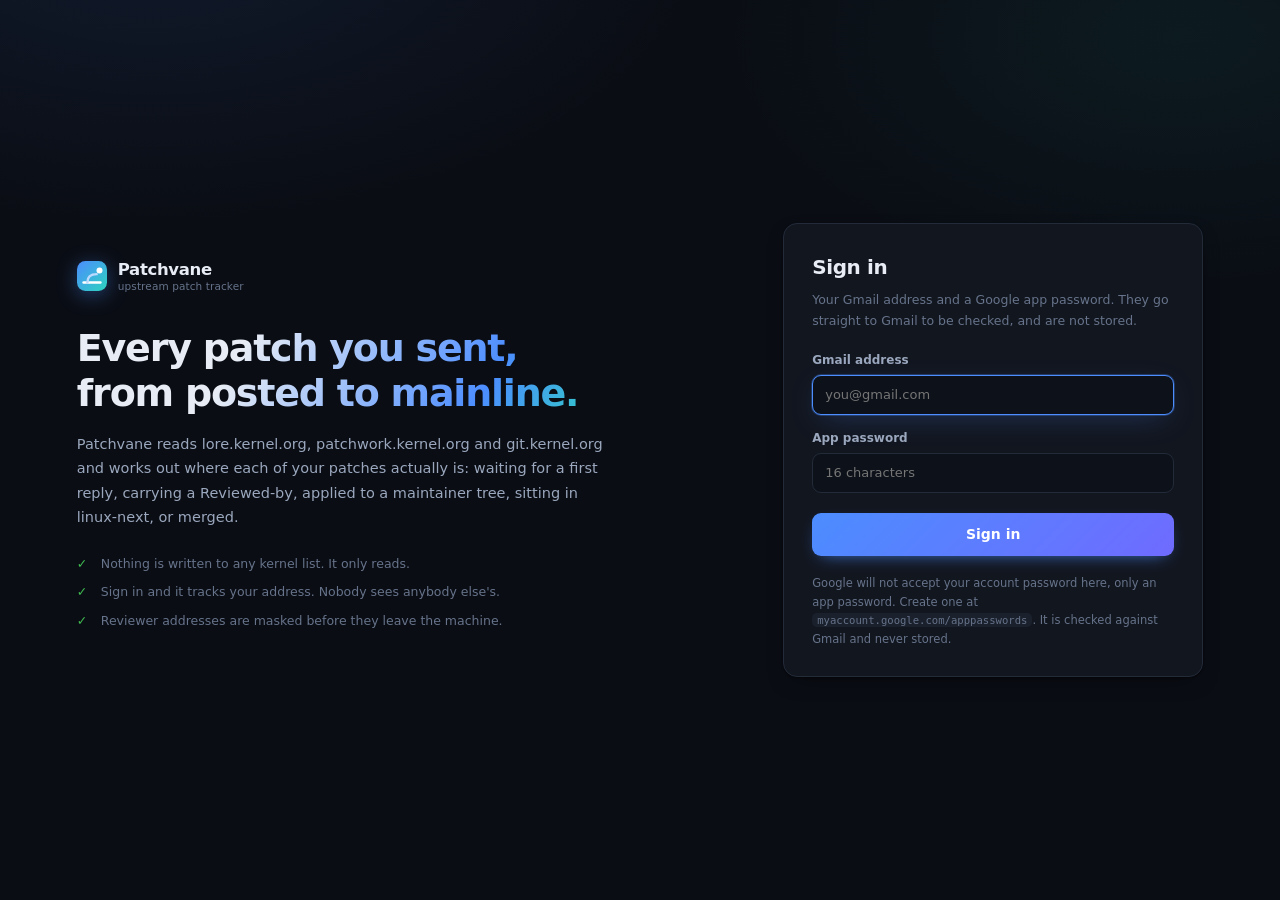
==== web/login.html @ 839c4533 "Put the code in src, the pages in web, and the prose in docs The top of the tree had twenty-one loos" ====
<!DOCTYPE html>
<html lang="en" data-theme="dark">
<head>
<meta charset="utf-8">
<meta name="viewport" content="width=device-width, initial-scale=1">
<title>Sign in &mdash; Patchvane</title>
<link rel="icon" href="data:image/svg+xml,<svg xmlns='http://www.w3.org/2000/svg' viewBox='0 0 32 32'><rect width='32' height='32' rx='8' fill='%234c8dff'/><path d='M8 22h16' stroke='white' stroke-width='2.6' stroke-linecap='round'/><path d='M11 22c0-6 4-8 9-8' stroke='%23a5d6ff' stroke-width='2.6' fill='none' stroke-linecap='round'/><circle cx='24' cy='11' r='3' fill='white'/></svg>">
<link rel="stylesheet" href="style.css">
</head>
<body>
<div class="loginpage">
  <div class="loginside">
    <div class="logo">
      <svg class="mark" viewBox="0 0 32 32" aria-hidden="true">
        <rect width="32" height="32" rx="9" fill="url(#lg)"/>
        <path d="M7 23h18" stroke="#fff" stroke-width="2.6" stroke-linecap="round"/>
        <path d="M11 23c0-7 4-9 10-9" stroke="#bcd9ff" stroke-width="2.6"
              fill="none" stroke-linecap="round"/>
        <circle cx="24" cy="10" r="3.2" fill="#fff"/>
        <defs><linearGradient id="lg" x1="0" y1="0" x2="1" y2="1">
          <stop offset="0" stop-color="#4c8dff"/><stop offset="1" stop-color="#2dd4bf"/>
        </linearGradient></defs>
      </svg>
      <span class="wordmark">Patchvane<i>upstream patch tracker</i></span>
    </div>
    <h1>Every patch you sent, from posted to mainline.</h1>
    <p>Patchvane reads lore.kernel.org, patchwork.kernel.org and git.kernel.org
    and works out where each of your patches actually is: waiting for a first
    reply, carrying a Reviewed-by, applied to a maintainer tree, sitting in
    linux-next, or merged.</p>
    <ul class="loginfacts">
      <li>Nothing is written to any kernel list. It only reads.</li>
      <li>Sign in and it tracks your address. Nobody sees anybody else's.</li>
      <li>Reviewer addresses are masked before they leave the machine.</li>
    </ul>
  </div>

  <form class="loginbox" method="post" action="/login">
    <h2>Sign in</h2>
    <p class="lead" id="lead">Checking what this server accepts&hellip;</p>

    <div class="err hidden" id="err"></div>

    <div class="seg pick hidden" id="pick">
      <button type="button" data-method="gmail">Gmail app password</button>
      <button type="button" data-method="passphrase">Passphrase</button>
    </div>
    <input type="hidden" name="method" id="method" value="gmail">

    <div id="gmailfields" class="hidden">
      <div class="field">
        <label for="email">Gmail address</label>
        <input id="email" name="email" type="email" autocomplete="username"
               placeholder="you@gmail.com">
      </div>
      <div class="field">
        <label for="password">App password</label>
        <input id="password" name="password" type="password"
               autocomplete="current-password" placeholder="16 characters">
      </div>
    </div>

    <div class="hidden" id="passfield">
      <div class="field">
        <label for="passphrase">Passphrase</label>
        <input id="passphrase" name="passphrase" type="password"
               autocomplete="one-time-code" placeholder="the one you set">
      </div>
      <!-- A passphrase says you may come in, but not who you are, so the
           dashboard has to be told whose patches to show. -->
      <div class="field">
        <label for="track">Whose patches to track</label>
        <input id="track" name="track" type="email" autocomplete="email"
               data-optional="1"
               placeholder="the address you send patches from">
        <p class="hint">Only used to know whose patches to collect. Leave it
        blank to use the address this server was set up with.</p>
      </div>
    </div>

    <button class="btn primary" type="submit" id="go">Sign in</button>

    <p class="note hidden" id="note">
      Google will not accept your account password here, only an app password.
      Create one at <code>myaccount.google.com/apppasswords</code>. It is
      checked against Gmail and never stored.
    </p>
  </form>
</div>

<script src="login.js"></script>
</body>
</html>
---- web/style.css ----
/* Patchvane -- upstream patch tracker. */

:root {
  --bg:        #0a0d14;
  --bg-2:      #0d1119;
  --panel:     #12161f;
  --panel-2:   #1a202c;
  --panel-3:   #222a38;
  --line:      #232b39;
  --line-2:    #2e3849;
  --ink:       #e8edf5;
  --ink-2:     #9aa7bd;
  --ink-3:     #66738a;

  --blue:   #4c8dff;
  --green:  #3fb950;
  --amber:  #e3a008;
  --purple: #a371f7;
  --red:    #f85149;
  --cyan:   #2dd4bf;
  --grey:   #7d8590;

  --sidebar: 244px;
  --topbar: 68px;
  --r: 14px;
  --r-sm: 9px;
  --shadow: 0 1px 2px rgba(0,0,0,.4), 0 8px 24px -12px rgba(0,0,0,.7);
  --glow: 0 0 0 1px rgba(76,141,255,.28), 0 8px 30px -10px rgba(76,141,255,.35);
  --sans: "Inter", ui-sans-serif, system-ui, -apple-system, "Segoe UI", Roboto,
          "Helvetica Neue", Arial, sans-serif;
  --mono: ui-monospace, "SF Mono", "JetBrains Mono", "Cascadia Code", Menlo,
          Consolas, monospace;
}

html[data-theme="light"] {
  --bg:      #f2f5fa;
  --bg-2:    #ffffff;
  --panel:   #ffffff;
  --panel-2: #eef2f8;
  --panel-3: #e3e9f2;
  --line:    #dee5ef;
  --line-2:  #cbd5e3;
  --ink:     #10151f;
  --ink-2:   #4d5a70;
  --ink-3:   #7c8798;
  --blue:    #1f6feb;
  --green:   #1a7f37;
  --amber:   #9a6700;
  --purple:  #8250df;
  --red:     #cf222e;
  --cyan:    #0f766e;
  --shadow: 0 1px 2px rgba(16,22,34,.06), 0 10px 26px -16px rgba(16,22,34,.28);
  --glow: 0 0 0 1px rgba(31,111,235,.25), 0 8px 26px -12px rgba(31,111,235,.3);
}

* { box-sizing: border-box; }

html, body {
  margin: 0; height: 100%;
  background: var(--bg); color: var(--ink);
  font-family: var(--sans);
  font-size: 14px; line-height: 1.55;
  -webkit-font-smoothing: antialiased;
}

body {
  background-image:
    radial-gradient(900px 480px at 12% -8%, rgba(76,141,255,.10), transparent 62%),
    radial-gradient(760px 420px at 92% 4%, rgba(45,212,191,.07), transparent 60%);
  background-attachment: fixed;
}

a { color: var(--blue); text-decoration: none; }
a:hover { text-decoration: underline; }
h1, h2, h3, h4 { margin: 0; font-weight: 640; letter-spacing: -.011em; }
code { font-family: var(--mono); font-size: .92em;
  background: var(--panel-2); padding: 1px 5px; border-radius: 5px; }
.mono { font-family: var(--mono); }
.muted { color: var(--ink-3); }
.nowrap { white-space: nowrap; }
.spacer { flex: 1; }
.hidden { display: none !important; }
.link { color: var(--blue); cursor: pointer; font-size: 12.5px; font-weight: 550; }
.link:hover { text-decoration: underline; }

::-webkit-scrollbar { width: 11px; height: 11px; }
::-webkit-scrollbar-thumb { background: var(--panel-3); border-radius: 8px;
  border: 3px solid transparent; background-clip: content-box; }
::-webkit-scrollbar-thumb:hover { background: var(--line-2);
  background-clip: content-box; border: 3px solid transparent; }
::-webkit-scrollbar-track { background: transparent; }

/* ------------------------------------------------------------ page load */

.barload {
  position: fixed; inset: 0 0 auto 0; height: 2px; z-index: 999;
  background: linear-gradient(90deg, transparent, var(--blue), var(--cyan), transparent);
  background-size: 40% 100%; background-repeat: no-repeat;
  animation: slide 1.1s ease-in-out infinite;
}
@keyframes slide { 0% { background-position: -40% 0; } 100% { background-position: 140% 0; } }

/* --------------------------------------------------------------- layout */

.shell { display: grid; grid-template-columns: var(--sidebar) 1fr; height: 100vh; }

.sidebar {
  background: var(--bg-2);
  border-right: 1px solid var(--line);
  display: flex; flex-direction: column; padding: 0 12px 12px;
  overflow-y: auto;
}

.logo {
  display: flex; align-items: center; gap: 11px;
  height: var(--topbar); padding: 0 6px; margin-bottom: 10px;
}
.logo .mark { width: 30px; height: 30px; flex: none;
  filter: drop-shadow(0 4px 10px rgba(76,141,255,.4)); }
.wordmark { display: flex; flex-direction: column; line-height: 1.15;
  font-size: 16.5px; font-weight: 700; letter-spacing: -.02em; }
.wordmark i { font-style: normal; font-size: 10.5px; font-weight: 500;
  color: var(--ink-3); letter-spacing: .01em; }

nav { display: flex; flex-direction: column; gap: 2px; }

.navitem {
  display: flex; align-items: center; gap: 11px;
  width: 100%; padding: 9px 11px; border: 0; border-radius: var(--r-sm);
  background: transparent; color: var(--ink-2); cursor: pointer;
  font: inherit; font-size: 13.5px; font-weight: 500; text-align: left;
  position: relative; transition: background .13s, color .13s;
}
.navitem:hover { background: var(--panel-2); color: var(--ink); }
.navitem.active { background: var(--panel-2); color: var(--ink); font-weight: 600; }
.navitem.active::before {
  content: ""; position: absolute; left: -12px; top: 9px; bottom: 9px; width: 3px;
  border-radius: 0 3px 3px 0;
  background: linear-gradient(180deg, var(--blue), var(--cyan));
}
.navitem .ico { width: 17px; text-align: center; font-size: 14px; opacity: .85; }
.navitem .lb { flex: 1; }
.navitem .count {
  font-size: 11px; font-weight: 600; color: var(--ink-3);
  background: var(--panel-3); padding: 1px 7px; border-radius: 20px;
}
.navitem.active .count { color: var(--ink); }
.navitem .kbd { opacity: 0; transition: opacity .13s; }
.navitem:hover .kbd { opacity: 1; }

.kbd {
  font-family: var(--mono); font-size: 10.5px; color: var(--ink-3);
  background: var(--panel-2); border: 1px solid var(--line);
  border-bottom-width: 2px; border-radius: 5px; padding: 0 5px; line-height: 16px;
  display: inline-block; min-width: 18px; text-align: center;
}

.sidefoot { margin-top: auto; padding-top: 14px; }
.hint-btn {
  display: flex; align-items: center; gap: 8px; width: 100%;
  background: transparent; border: 1px solid var(--line); border-radius: var(--r-sm);
  color: var(--ink-3); font: inherit; font-size: 12px; padding: 7px 10px;
  cursor: pointer; transition: border-color .13s, color .13s;
}
.hint-btn:hover { border-color: var(--line-2); color: var(--ink-2); }

.app { display: flex; flex-direction: column; min-width: 0; }

.topbar {
  height: var(--topbar); flex: none;
  display: flex; align-items: center; gap: 10px;
  padding: 0 22px; border-bottom: 1px solid var(--line);
  background: color-mix(in srgb, var(--bg-2) 82%, transparent);
  backdrop-filter: blur(10px); position: sticky; top: 0; z-index: 20;
}
.ttl h1 { font-size: 19px; letter-spacing: -.02em; }
.ttl p { margin: 0; font-size: 12px; color: var(--ink-3); }

.stamp { display: flex; align-items: center; gap: 8px; margin-right: 4px; }
.stamp b { display: block; font-size: 12px; font-weight: 550; color: var(--ink-2); }
.stamp i { display: block; font-style: normal; font-size: 10.5px; color: var(--ink-3); }

.dot { width: 8px; height: 8px; border-radius: 50%; background: var(--green); flex: none; }
.dot.live { box-shadow: 0 0 0 0 rgba(63,185,80,.6); animation: pulse 2.4s infinite; }
.dot.working { background: var(--blue); animation: pulse 1s infinite; }
.dot.paused { background: var(--grey); animation: none; }
.dot.bad { background: var(--red); animation: none; }
@keyframes pulse {
  0% { box-shadow: 0 0 0 0 currentColor; }
  70% { box-shadow: 0 0 0 7px transparent; }
  100% { box-shadow: 0 0 0 0 transparent; }
}

.iconbtn {
  width: 34px; height: 34px; flex: none; display: grid; place-items: center;
  border: 1px solid var(--line); border-radius: var(--r-sm);
  background: var(--panel); color: var(--ink-2); cursor: pointer; font-size: 15px;
  transition: background .13s, color .13s, border-color .13s;
}
.iconbtn:hover { background: var(--panel-2); color: var(--ink); border-color: var(--line-2); }
.iconbtn.spin { animation: spin 1s linear infinite; color: var(--blue); }
@keyframes spin { to { transform: rotate(360deg); } }

.aibtn {
  display: flex; align-items: center; gap: 7px; height: 34px; padding: 0 14px;
  border: 0; border-radius: var(--r-sm); cursor: pointer;
  font: inherit; font-size: 13px; font-weight: 600; color: #fff;
  background: linear-gradient(135deg, var(--blue), #7c5cff);
  box-shadow: 0 6px 18px -8px rgba(76,141,255,.9);
  transition: transform .13s, box-shadow .13s;
}
.aibtn:hover { transform: translateY(-1px); box-shadow: 0 10px 22px -8px rgba(76,141,255,1); }
.sparkle { font-size: 12px; animation: twinkle 3s ease-in-out infinite; }
@keyframes twinkle { 0%,100% { opacity: 1; } 50% { opacity: .55; } }

.usermenu {
  display: flex; align-items: center; gap: 8px; padding: 4px 6px 4px 4px;
  border: 1px solid var(--line); border-radius: 20px; background: var(--panel);
}
.avatar {
  width: 26px; height: 26px; border-radius: 50%; display: grid; place-items: center;
  font-size: 12px; font-weight: 700; color: #fff;
  background: linear-gradient(135deg, var(--blue), var(--cyan));
}
.uname { font-size: 12px; color: var(--ink-2); max-width: 150px;
  overflow: hidden; text-overflow: ellipsis; white-space: nowrap; }
.out { color: var(--ink-3); font-size: 13px; padding: 0 4px; }
.out:hover { color: var(--red); text-decoration: none; }

.content { flex: 1; overflow-y: auto; padding: 22px; display: flex;
  flex-direction: column; gap: 16px; }
.content.in { animation: rise .32s cubic-bezier(.2,.7,.3,1); }
@keyframes rise { from { opacity: 0; transform: translateY(7px); } }

.split { display: grid; grid-template-columns: minmax(0,1fr) 336px; gap: 16px;
  align-items: start; }
.stack { display: flex; flex-direction: column; gap: 16px; min-width: 0; }
.rail { display: flex; flex-direction: column; gap: 16px; min-width: 0; }
.row2 { display: grid; grid-template-columns: repeat(auto-fit, minmax(340px,1fr));
  gap: 16px; }
.split > *, .row2 > * { min-width: 0; }

/* ---------------------------------------------------------------- panels */

.panel {
  background: var(--panel); border: 1px solid var(--line);
  border-radius: var(--r); box-shadow: var(--shadow); overflow: hidden;
}
.panel > header {
  display: flex; align-items: center; gap: 10px;
  padding: 13px 16px; border-bottom: 1px solid var(--line);
}
.panel > header h2 { font-size: 13.5px; letter-spacing: -.005em; }
.panel > header .sub { font-size: 11.5px; color: var(--ink-3); }
.panel .body { padding: 16px; }
.panel .body.flush { padding: 0; }
.panel.wide .body { padding: 4px 8px 0; }
.hint { color: var(--ink-3); font-size: 12.5px; line-height: 1.65; margin: 12px 0 0; }

/* ------------------------------------------------------------------ hero */

.hero {
  display: flex; align-items: center; gap: 26px;
  padding: 24px 26px; border-radius: var(--r);
  border: 1px solid var(--line); box-shadow: var(--shadow);
  background:
    radial-gradient(620px 200px at 0% 0%, rgba(76,141,255,.16), transparent 66%),
    radial-gradient(520px 220px at 100% 100%, rgba(45,212,191,.12), transparent 62%),
    var(--panel);
  position: relative; overflow: hidden;
}
.hero::after {
  content: ""; position: absolute; inset: 0;
  background: linear-gradient(115deg, transparent 42%, rgba(255,255,255,.035) 50%, transparent 58%);
  /* Decoration laid over the whole hero, buttons included. Without this it
     swallows their clicks, because a pointer event on a pseudo-element goes
     to the parent and never reaches the button underneath. */
  pointer-events: none;
}
.hx { flex: 1; min-width: 0; position: relative; }
.eyebrow { margin: 0 0 4px; font-size: 12px; font-weight: 600; letter-spacing: .04em;
  text-transform: uppercase; color: var(--blue); }
.hero h2 { font-size: 25px; line-height: 1.28; letter-spacing: -.026em;
  max-width: 46ch; }
.heroacts { display: flex; gap: 9px; margin-top: 16px; }
.hr { flex: none; position: relative; }

/* ------------------------------------------------------------------ kpis */

.kpis { display: grid; grid-template-columns: repeat(auto-fit, minmax(210px,1fr)); gap: 14px; }
.kpis.four { grid-template-columns: repeat(auto-fit, minmax(180px,1fr)); }

.kpi {
  position: relative; overflow: hidden; cursor: pointer;
  padding: 15px 16px 14px; border-radius: var(--r);
  border: 1px solid var(--line); background: var(--panel);
  box-shadow: var(--shadow);
  transition: transform .15s cubic-bezier(.2,.7,.3,1), border-color .15s, box-shadow .15s;
}
.kpi::before {
  content: ""; position: absolute; inset: 0 0 auto 0; height: 3px;
  background: var(--c, var(--blue));
}
.kpi::after {
  content: ""; position: absolute; right: -34px; top: -34px;
  pointer-events: none;
  width: 110px; height: 110px; border-radius: 50%;
  background: radial-gradient(circle, var(--c, var(--blue)), transparent 68%);
  opacity: .11; transition: opacity .15s;
}
.kpi:hover { transform: translateY(-2px); border-color: var(--line-2); }
.kpi:hover::after { opacity: .2; }
.kpi:focus-visible { outline: 2px solid var(--c); outline-offset: 2px; }
.kpi.flat { cursor: default; }
.kpi.flat:hover { transform: none; }
.kpi .badge {
  position: absolute; top: 13px; right: 14px; width: 26px; height: 26px;
  display: grid; place-items: center; border-radius: 8px; font-size: 13px;
  color: var(--c); background: color-mix(in srgb, var(--c) 14%, transparent);
}
.kpi .label { font-size: 12px; font-weight: 550; color: var(--ink-2);
  padding-right: 32px; }
.kpi .value { display: block; font-size: 31px; font-weight: 700;
  letter-spacing: -.032em; line-height: 1.16; margin-top: 3px;
  font-variant-numeric: tabular-nums; }
.kpi .sub { font-size: 11.5px; color: var(--ink-3); line-height: 1.4; }
.kpi.urgent .value { color: var(--amber); }

.kpi.blue { --c: var(--blue); }   .kpi.green { --c: var(--green); }
.kpi.amber { --c: var(--amber); } .kpi.purple { --c: var(--purple); }
.kpi.red { --c: var(--red); }     .kpi.cyan { --c: var(--cyan); }
.kpi.grey { --c: var(--grey); }

/* ---------------------------------------------------------------- pieces */

.pill {
  display: inline-block; padding: 1px 9px; border-radius: 20px;
  font-size: 11px; font-weight: 600; white-space: nowrap;
  border: 1px solid color-mix(in srgb, var(--c) 40%, transparent);
  background: color-mix(in srgb, var(--c) 13%, transparent);
  color: var(--c);
}
.pill.green { --c: var(--green); }  .pill.blue { --c: var(--blue); }
.pill.amber { --c: var(--amber); }  .pill.purple { --c: var(--purple); }
.pill.red { --c: var(--red); }      .pill.cyan { --c: var(--cyan); }
.pill.grey { --c: var(--grey); }
.chips { display: flex; flex-wrap: wrap; gap: 4px; }

.tag { display: inline-block; margin-left: 6px; padding: 0 6px; border-radius: 5px;
  font-size: 10.5px; font-weight: 600; color: var(--ink-3); background: var(--panel-2); }

.btn {
  border: 1px solid var(--line-2); border-radius: var(--r-sm);
  background: var(--panel-2); color: var(--ink);
  font: inherit; font-size: 13px; font-weight: 550;
  padding: 8px 15px; cursor: pointer;
  transition: background .13s, border-color .13s, transform .13s;
}
.btn:hover { background: var(--panel-3); border-color: var(--line-2); }
.btn:active { transform: scale(.985); }
.btn.primary {
  border: 0; color: #fff;
  background: linear-gradient(135deg, var(--blue), #6f6bff);
  box-shadow: 0 6px 18px -9px rgba(76,141,255,.95);
}
.btn.primary:hover { filter: brightness(1.08); }
.btn.ghost { background: transparent; color: var(--ink-2); }
.btnrow { display: flex; flex-wrap: wrap; gap: 9px; margin-top: 16px; }

.chipbar { display: flex; flex-wrap: wrap; gap: 8px; padding: 13px 16px 0; }
.chip {
  display: inline-flex; align-items: center; gap: 7px;
  border: 1px solid var(--line); border-radius: 20px; background: transparent;
  color: var(--ink-2); font: inherit; font-size: 12.5px; font-weight: 550;
  padding: 5px 13px; cursor: pointer; transition: all .13s;
}
.chip b { font-size: 11px; font-weight: 700; color: var(--ink-3); }
.chip:hover { border-color: var(--line-2); color: var(--ink); }
.chip.on {
  color: var(--c, var(--blue));
  border-color: color-mix(in srgb, var(--c, var(--blue)) 50%, transparent);
  background: color-mix(in srgb, var(--c, var(--blue)) 12%, transparent);
}
.chip.on b { color: inherit; }
.chip.green { --c: var(--green); } .chip.amber { --c: var(--amber); }
.chip.red { --c: var(--red); }     .chip.grey { --c: var(--ink-2); }

.tabs { display: flex; gap: 4px; padding: 4px; border-radius: var(--r-sm);
  background: var(--panel); border: 1px solid var(--line); width: fit-content;
  max-width: 100%; overflow-x: auto; }
.tabs button {
  border: 0; border-radius: 7px; background: transparent; color: var(--ink-2);
  font: inherit; font-size: 13px; font-weight: 550; padding: 6px 15px;
  cursor: pointer; white-space: nowrap; transition: background .13s, color .13s;
}
.tabs button:hover { color: var(--ink); }
.tabs button.on { background: var(--panel-2); color: var(--ink); font-weight: 600;
  box-shadow: inset 0 0 0 1px var(--line); }

/* ---------------------------------------------------------------- tables */

.toolbar { display: flex; flex-wrap: wrap; gap: 9px; padding: 13px 16px;
  align-items: center; }
.search { position: relative; flex: 1; min-width: 190px; max-width: 380px; }
.search .mag { position: absolute; left: 11px; top: 50%; transform: translateY(-50%);
  color: var(--ink-3); font-size: 14px; pointer-events: none; }
.search input {
  width: 100%; padding: 8px 12px 8px 32px;
  border: 1px solid var(--line); border-radius: var(--r-sm);
  background: var(--bg-2); color: var(--ink); font: inherit; font-size: 13px;
}
.search input:focus { outline: none; border-color: var(--blue); box-shadow: var(--glow); }

select {
  padding: 8px 11px; border: 1px solid var(--line); border-radius: var(--r-sm);
  background: var(--bg-2); color: var(--ink-2); font: inherit; font-size: 12.5px;
  cursor: pointer; max-width: 220px;
}
select:focus { outline: none; border-color: var(--blue); }

.tablewrap { overflow-x: auto; }
table { width: 100%; border-collapse: collapse; }
thead th {
  text-align: left; font-size: 11px; font-weight: 600; letter-spacing: .04em;
  text-transform: uppercase; color: var(--ink-3);
  padding: 9px 16px; border-top: 1px solid var(--line);
  border-bottom: 1px solid var(--line); background: var(--bg-2);
  white-space: nowrap; position: sticky; top: 0; z-index: 1;
}
th.sortable { cursor: pointer; user-select: none; }
th.sortable:hover { color: var(--ink); }
th .arrow { font-size: 8px; margin-left: 4px; color: var(--blue); }
tbody td { padding: 11px 16px; border-bottom: 1px solid var(--line);
  vertical-align: top; font-size: 13px; }
tbody tr { transition: background .1s; }
tbody tr:hover { background: color-mix(in srgb, var(--panel-2) 60%, transparent); }
tbody tr:last-child td { border-bottom: 0; }
td.num, th.num { text-align: right; font-variant-numeric: tabular-nums; }
td.subject a { font-weight: 550; color: var(--ink); }
td.subject a:hover { color: var(--blue); }
.sub2 { font-size: 11.5px; color: var(--ink-3); margin-top: 2px; line-height: 1.45;
  overflow: hidden; display: -webkit-box; -webkit-line-clamp: 2; -webkit-box-orient: vertical; }
td.links { font-size: 12px; }
td.links a { margin-right: 9px; color: var(--ink-3); }
td.links a:hover { color: var(--blue); }

.pager { display: flex; align-items: center; gap: 4px; padding: 11px 16px;
  border-top: 1px solid var(--line); flex-wrap: wrap; }
.pager button {
  min-width: 29px; height: 29px; padding: 0 8px;
  border: 1px solid var(--line); border-radius: 7px;
  background: transparent; color: var(--ink-2);
  font: inherit; font-size: 12.5px; cursor: pointer; transition: all .12s;
}
.pager button:hover:not(:disabled) { background: var(--panel-2); color: var(--ink); }
.pager button.on { background: var(--blue); border-color: var(--blue); color: #fff;
  font-weight: 600; }
.pager button:disabled { opacity: .35; cursor: default; }
.pager .gap { color: var(--ink-3); padding: 0 3px; }
.pager .info { font-size: 12px; color: var(--ink-3); }

.empty { padding: 44px 20px; text-align: center; color: var(--ink-3); }
.empty .emptyicon { font-size: 26px; opacity: .5; margin-bottom: 8px; }
.empty p { margin: 0 0 14px; font-size: 13px; }

/* ---------------------------------------------------------------- charts */

.chartslot { width: 100%; }
svg text { font-family: var(--sans); }
.axis { font-size: 10px; fill: var(--ink-3); }
.grid { stroke: var(--line); stroke-dasharray: 3 4; }
.hover-band { fill: transparent; }
.hover-band:hover { fill: color-mix(in srgb, var(--blue) 8%, transparent); }
.spark { stroke-dasharray: 2400; stroke-dashoffset: 2400;
  animation: draw 1.05s cubic-bezier(.2,.7,.3,1) forwards; }
@keyframes draw { to { stroke-dashoffset: 0; } }

.chartlegend { display: flex; gap: 14px; font-size: 11.5px; color: var(--ink-3); }
.chartlegend i { display: inline-block; width: 9px; height: 3px; border-radius: 2px;
  margin-right: 5px; vertical-align: middle; }

.funnel .fn-v { font-size: 19px; font-weight: 700; fill: var(--ink);
  text-anchor: middle; letter-spacing: -.02em; }
.funnel .fn-p { font-size: 11.5px; font-weight: 600; fill: var(--ink-2); text-anchor: middle; }
.funnel .fn-s { font-size: 10px; fill: var(--ink-3); text-anchor: middle; }
.funnel path { animation: rise .4s cubic-bezier(.2,.7,.3,1); }

.donut-centre .n { font-size: 21px; font-weight: 700; fill: var(--ink);
  text-anchor: middle; letter-spacing: -.02em; }
.donut-centre .t { font-size: 10px; fill: var(--ink-3); text-anchor: middle; }
.donut circle { transition: stroke-width .13s; }
.donut circle:hover { stroke-width: 19; }
.donutwrap { display: flex; gap: 18px; align-items: center; }
.donutwrap > svg { flex: none; }

.ring .rv { font-size: 21px; font-weight: 700; fill: var(--ink); text-anchor: middle;
  letter-spacing: -.02em; }
.ring .rl { font-size: 10px; fill: var(--ink-3); text-anchor: middle; }

.legend { list-style: none; margin: 0; padding: 0; flex: 1; min-width: 0; }
.legend li { display: grid; grid-template-columns: 10px 1fr auto 44px;
  gap: 9px; align-items: center; padding: 4px 0; font-size: 12.5px; }
.legend .sw { width: 9px; height: 9px; border-radius: 3px; }
.legend .nm { color: var(--ink-2); overflow: hidden; text-overflow: ellipsis;
  white-space: nowrap; }
.legend .vl { font-weight: 600; font-variant-numeric: tabular-nums; }
.legend .pc { color: var(--ink-3); text-align: right; font-size: 11.5px; }

.hmwrap { overflow-x: auto; padding-bottom: 4px; }
.hm { fill: var(--panel-2); transition: fill .13s; }
.hm.l1 { fill: color-mix(in srgb, var(--blue) 28%, var(--panel-2)); }
.hm.l2 { fill: color-mix(in srgb, var(--blue) 52%, var(--panel-2)); }
.hm.l3 { fill: color-mix(in srgb, var(--blue) 76%, var(--panel-2)); }
.hm.l4 { fill: var(--blue); }
.hmkey { display: flex; align-items: center; gap: 4px; justify-content: flex-end;
  margin-top: 8px; font-size: 10.5px; color: var(--ink-3); }
.hmkey i { width: 11px; height: 11px; border-radius: 3px; display: inline-block;
  background: var(--panel-2); }
.hmkey i.l1 { background: color-mix(in srgb, var(--blue) 28%, var(--panel-2)); }
.hmkey i.l2 { background: color-mix(in srgb, var(--blue) 52%, var(--panel-2)); }
.hmkey i.l3 { background: color-mix(in srgb, var(--blue) 76%, var(--panel-2)); }
.hmkey i.l4 { background: var(--blue); }
.hmkey span:first-child { margin-right: 4px; }
.hmkey span:last-child { margin-left: 4px; }

.bars { display: flex; flex-direction: column; gap: 9px; }
.barrow { display: grid; grid-template-columns: 92px 1fr 54px; gap: 11px;
  align-items: center; font-size: 12.5px; }
.barrow .nm { color: var(--ink-2); overflow: hidden; text-overflow: ellipsis;
  white-space: nowrap; }
.barrow .vl { text-align: right; color: var(--ink-3); font-variant-numeric: tabular-nums; }
.tr { height: 8px; border-radius: 20px; background: var(--panel-2); overflow: hidden;
  display: flex; }
.tr i { height: 100%; display: block; transition: width .5s cubic-bezier(.2,.7,.3,1); }
.gauge { height: 10px; border-radius: 20px; background: var(--panel-2); overflow: hidden; }
.gauge i { display: block; height: 100%; border-radius: 20px;
  transition: width .5s cubic-bezier(.2,.7,.3,1); }

/* ----------------------------------------------------------------- lists */

.attnlist { max-height: 430px; overflow-y: auto; }
.attn { padding: 13px 16px; border-bottom: 1px solid var(--line); }
.attn:last-child { border-bottom: 0; }
.attn .who { font-size: 12px; font-weight: 600; color: var(--amber);
  display: flex; gap: 8px; align-items: baseline; }
.attn .when { font-weight: 400; color: var(--ink-3); font-size: 11px; }
.attn .sj { display: block; font-size: 13px; font-weight: 550; color: var(--ink);
  margin: 2px 0 3px; }
.attn .sj:hover { color: var(--blue); }
.attn p { margin: 0; font-size: 12px; color: var(--ink-3); line-height: 1.5;
  overflow: hidden; display: -webkit-box; -webkit-line-clamp: 2; -webkit-box-orient: vertical; }

.feed { max-height: 470px; overflow-y: auto; padding: 6px 0; }
.feeditem { display: flex; gap: 11px; padding: 9px 16px; }
.feeditem .ic { width: 26px; height: 26px; flex: none; border-radius: 8px;
  display: grid; place-items: center; font-size: 12px; }
.feeditem .tx { min-width: 0; }
.feeditem .t1 { font-size: 10.5px; font-weight: 700; letter-spacing: .04em;
  text-transform: uppercase; }
.feeditem .t2 { font-size: 12.5px; color: var(--ink); overflow: hidden;
  display: -webkit-box; -webkit-line-clamp: 2; -webkit-box-orient: vertical; }
.feeditem .t2 a { color: var(--ink); }
.feeditem .t2 a:hover { color: var(--blue); }
.feeditem .t3 { font-size: 11px; color: var(--ink-3); }

.notecard { display: flex; gap: 12px; padding: 14px 16px;
  border-bottom: 1px solid var(--line); align-items: flex-start; }
.notecard:last-child { border-bottom: 0; }
.notecard .tx { flex: 1; min-width: 0; }
.notecard h4 { font-size: 13px; margin-bottom: 3px; }
.notecard p { margin: 0; font-size: 12.5px; color: var(--ink-3); line-height: 1.55; }
.notecard .next { margin-top: 6px; font-size: 12px; color: var(--ink-2); }

.listrow { display: flex; align-items: center; gap: 9px; padding: 7px 16px;
  font-size: 12.5px; border-bottom: 1px solid var(--line); }
.listrow:last-child { border-bottom: 0; }
.listrow .nm { flex: 1; min-width: 0; overflow: hidden; text-overflow: ellipsis;
  white-space: nowrap; }
.listrow .vl { color: var(--ink-3); font-variant-numeric: tabular-nums; }

dl.kv { display: grid; grid-template-columns: 1fr auto; gap: 0; margin: 0;
  font-size: 12.5px; }
dl.kv dt { color: var(--ink-3); padding: 7px 0; border-bottom: 1px solid var(--line); }
dl.kv dd { margin: 0; padding: 7px 0; text-align: right; border-bottom: 1px solid var(--line);
  font-weight: 550; }
dl.kv dt:last-of-type, dl.kv dd:last-of-type { border-bottom: 0; }

.field { margin-top: 14px; }
.field label { display: block; font-size: 12px; font-weight: 600; color: var(--ink-2);
  margin-bottom: 5px; }
.field input, .field select { width: 100%; max-width: none; padding: 9px 12px;
  border: 1px solid var(--line); border-radius: var(--r-sm);
  background: var(--bg-2); color: var(--ink); font: inherit; font-size: 13px; }
.field input:focus { outline: none; border-color: var(--blue); box-shadow: var(--glow); }
.check { display: flex; align-items: center; gap: 8px; margin-top: 11px;
  font-size: 12.5px; color: var(--ink-2); cursor: pointer; }

.switchrow { display: flex; align-items: center; gap: 13px; margin-top: 16px; }
.switch { position: relative; width: 42px; height: 24px; flex: none; cursor: pointer; }
/* The real checkbox covers the whole switch rather than being shrunk to
   nothing, so a pointer, a screen reader and a keyboard all reach the same
   control. */
.switch input { position: absolute; inset: 0; width: 100%; height: 100%;
  margin: 0; opacity: 0; cursor: pointer; z-index: 1; }
.switch input:focus-visible + span {
  outline: 2px solid var(--blue); outline-offset: 3px; }
.switch span { position: absolute; inset: 0; border-radius: 20px;
  background: var(--panel-3); transition: background .18s; }
.switch span::before { content: ""; position: absolute; left: 3px; top: 3px;
  width: 18px; height: 18px; border-radius: 50%; background: #fff;
  transition: transform .18s cubic-bezier(.2,.7,.3,1); }
.switch input:checked + span { background: var(--green); }
.switch input:checked + span::before { transform: translateX(18px); }

.asklist { list-style: none; margin: 8px 0 0; padding: 0; }
.asklist li { padding: 9px 12px; border: 1px solid var(--line); border-radius: var(--r-sm);
  margin-bottom: 7px; font-size: 12.5px; color: var(--ink-2); cursor: pointer;
  transition: all .13s; }
.asklist li:hover { border-color: var(--blue); color: var(--ink);
  background: color-mix(in srgb, var(--blue) 7%, transparent); }

/* ------------------------------------------------------------- assistant */

.scrim { position: fixed; inset: 0; background: rgba(3,6,12,.55); z-index: 90;
  opacity: 0; pointer-events: none; transition: opacity .22s;
  backdrop-filter: blur(2px); }
.scrim.on { opacity: 1; pointer-events: auto; }

.drawer {
  position: fixed; top: 0; right: 0; bottom: 0; width: 460px; max-width: 92vw;
  z-index: 100; display: flex; flex-direction: column;
  background: var(--bg-2); border-left: 1px solid var(--line);
  box-shadow: -24px 0 60px -30px rgba(0,0,0,.85);
  transform: translateX(102%); transition: transform .28s cubic-bezier(.2,.7,.3,1);
}
.drawer.open { transform: none; }
.drawer > header { display: flex; align-items: center; gap: 11px;
  padding: 15px 16px; border-bottom: 1px solid var(--line); }
.drawer > header h2 { font-size: 14px; }
.drawer > header p { margin: 0; font-size: 11px; color: var(--ink-3); }
.aimark { width: 30px; height: 30px; flex: none; border-radius: 9px;
  display: grid; place-items: center; font-size: 14px; color: #fff;
  background: linear-gradient(135deg, var(--blue), #7c5cff); }

.aichat { flex: 1; overflow-y: auto; padding: 16px; display: flex;
  flex-direction: column; gap: 12px; }
.aiwelcome { margin: auto 0; text-align: center; padding: 10px; }
.aiwelcome .aimark { width: 42px; height: 42px; font-size: 19px; margin: 0 auto 12px;
  box-shadow: 0 10px 26px -10px rgba(124,92,255,.8); }
.aiwelcome h3 { font-size: 16px; margin-bottom: 6px; }
.aiwelcome p { margin: 0 0 16px; font-size: 12.5px; color: var(--ink-3); line-height: 1.6; }
.aisug { display: flex; flex-direction: column; gap: 7px; }
.aisug button { border: 1px solid var(--line); border-radius: var(--r-sm);
  background: var(--panel); color: var(--ink-2); font: inherit; font-size: 12.5px;
  padding: 9px 12px; cursor: pointer; text-align: left; transition: all .13s; }
.aisug button:hover { border-color: var(--blue); color: var(--ink);
  background: color-mix(in srgb, var(--blue) 8%, transparent); }

.msg { max-width: 92%; font-size: 13px; line-height: 1.62;
  animation: rise .25s cubic-bezier(.2,.7,.3,1); }
.msg.me { align-self: flex-end; background: linear-gradient(135deg, var(--blue), #6f6bff);
  color: #fff; padding: 9px 13px; border-radius: 14px 14px 4px 14px; font-weight: 500; }
.msg.bot { align-self: flex-start; background: var(--panel); border: 1px solid var(--line);
  padding: 11px 14px; border-radius: 14px 14px 14px 4px; color: var(--ink); }
.msg.bot.err { border-color: color-mix(in srgb, var(--red) 45%, transparent);
  color: var(--red); background: color-mix(in srgb, var(--red) 8%, transparent); }
.msg.bot p { margin: 0 0 9px; }
.msg.bot p:last-child { margin-bottom: 0; }
.msg.bot h4 { font-size: 12.5px; margin: 12px 0 5px; color: var(--ink-2); }
.msg.bot ul, .msg.bot ol { margin: 0 0 9px; padding-left: 19px; }
.msg.bot li { margin-bottom: 3px; }
.msg.thinking { display: flex; gap: 5px; padding: 15px 14px; }
.msg.thinking i { width: 6px; height: 6px; border-radius: 50%; background: var(--ink-3);
  animation: bounce 1.3s infinite; }
.msg.thinking i:nth-child(2) { animation-delay: .17s; }
.msg.thinking i:nth-child(3) { animation-delay: .34s; }
@keyframes bounce { 0%,60%,100% { transform: translateY(0); opacity: .35; }
  30% { transform: translateY(-5px); opacity: 1; } }

.aiform { display: flex; gap: 8px; padding: 13px 16px; border-top: 1px solid var(--line);
  align-items: flex-end; }
.aiform textarea {
  flex: 1; resize: none; padding: 10px 12px; max-height: 140px;
  min-height: 42px;
  border: 1px solid var(--line); border-radius: var(--r-sm);
  background: var(--panel); color: var(--ink); font: inherit; font-size: 13px;
  line-height: 1.5;
}
.aiform textarea:focus { outline: none; border-color: var(--blue); box-shadow: var(--glow); }
.aiform .btn { padding: 9px 14px; }

/* ------------------------------------------------------------- shortcuts */

.help { position: fixed; inset: 0; z-index: 110; display: none;
  place-items: center; background: rgba(3,6,12,.6); backdrop-filter: blur(3px); }
.help.on { display: grid; }
.helpcard { width: 380px; max-width: 92vw; background: var(--panel);
  border: 1px solid var(--line); border-radius: var(--r); box-shadow: var(--shadow);
  animation: rise .22s cubic-bezier(.2,.7,.3,1); }
.helpcard header { display: flex; align-items: center; padding: 14px 16px;
  border-bottom: 1px solid var(--line); }
.helpcard header h2 { font-size: 14px; }
.helpcard dl { display: grid; grid-template-columns: auto 1fr; gap: 11px 16px;
  margin: 0; padding: 16px; font-size: 12.5px; }
.helpcard dt { text-align: right; }
.helpcard dd { margin: 0; color: var(--ink-2); }

/* ---------------------------------------------------------------- toasts */

#toast { position: fixed; right: 18px; bottom: 18px; z-index: 200;
  display: flex; flex-direction: column; gap: 8px; align-items: flex-end; }
.toast {
  padding: 11px 15px; border-radius: var(--r-sm);
  background: var(--panel); border: 1px solid var(--line-2);
  box-shadow: var(--shadow); font-size: 12.5px; max-width: 380px;
  animation: pop .26s cubic-bezier(.2,.7,.3,1); transition: opacity .55s;
  border-left: 3px solid var(--blue);
}
.toast.ok { border-left-color: var(--green); }
.toast.bad { border-left-color: var(--red); }
@keyframes pop { from { opacity: 0; transform: translateY(10px) scale(.97); } }

/* A snapshot from collect.py --standalone has no server behind it. */
body.offline #aibtn, body.offline #refresh, body.offline .out { display: none; }

/* ================================================================ motion */

/* Anything below arrives on its own line of the timeline.  --i is the item's
   place in a group, so a row of cards deals itself out rather than snapping
   in all at once. */
[data-reveal] {
  opacity: 0;
  transform: translateY(10px);
  transition: opacity .44s cubic-bezier(.2,.8,.25,1),
              transform .44s cubic-bezier(.2,.8,.25,1);
  transition-delay: calc(var(--i, 0) * 45ms);
}
[data-reveal].seen { opacity: 1; transform: none; }

.rowin { animation: rowin .38s cubic-bezier(.2,.8,.25,1); }
@keyframes rowin { from { opacity: 0; transform: translateY(-6px); } }

.ripple {
  position: absolute; border-radius: 50%; pointer-events: none;
  background: currentColor; opacity: .28; transform: scale(0);
  animation: ripple .6s cubic-bezier(.2,.7,.3,1) forwards;
}
@keyframes ripple { to { transform: scale(2.4); opacity: 0; } }
.btn { position: relative; overflow: hidden; }

/* Charts rest at zero and grow once they are in the document. */
.fn-band, .fn-tick {
  transform: scaleY(var(--grown, 0));
  transition: transform .62s cubic-bezier(.2,.8,.25,1);
  transition-delay: var(--d, 0ms);
}
.hm {
  opacity: var(--grown, 0);
  transition: opacity .5s ease, fill .13s;
  transition-delay: var(--d, 0ms);
}
.arc, .rv-arc {
  transition: stroke-dasharray .85s cubic-bezier(.2,.8,.25,1), stroke-width .13s;
  transition-delay: var(--d, 0ms);
}
.spark {
  stroke-dasharray: 2600; stroke-dashoffset: 2600;
  animation: draw 1.05s cubic-bezier(.2,.7,.3,1) var(--d, 0ms) forwards;
}
.area { animation: fade .8s ease var(--d, 0ms) both; }
@keyframes draw { to { stroke-dashoffset: 0; } }
@keyframes fade { from { opacity: 0; } to { opacity: 1; } }

/* Someone who asked their system to stop animating meant it. */
@media (prefers-reduced-motion: reduce) {
  *, *::before, *::after {
    animation-duration: .001ms !important;
    animation-iteration-count: 1 !important;
    transition-duration: .001ms !important;
    scroll-behavior: auto !important;
  }
  [data-reveal] { opacity: 1; transform: none; }
  .fn-band, .fn-tick { transform: scaleY(1); }
  .hm { opacity: 1; }
  .spark { stroke-dasharray: none; stroke-dashoffset: 0; }
}

::view-transition-old(root) { animation: vtout .18s ease both; }
::view-transition-new(root) { animation: vtin .28s cubic-bezier(.2,.8,.25,1) both; }
@keyframes vtout { to { opacity: 0; transform: translateY(-6px); } }
@keyframes vtin { from { opacity: 0; transform: translateY(8px); } }

/* ============================================================= skeletons */

.skeleton { display: flex; flex-direction: column; gap: 16px; }
.sk-row { display: grid; grid-template-columns: repeat(4, 1fr); gap: 14px; }
.sk {
  border-radius: var(--r); background: var(--panel);
  border: 1px solid var(--line); position: relative; overflow: hidden;
}
.sk::after {
  content: ""; position: absolute; inset: 0; pointer-events: none;
  background: linear-gradient(90deg, transparent,
              color-mix(in srgb, var(--ink) 7%, transparent), transparent);
  transform: translateX(-100%);
  animation: shimmer 1.5s infinite;
}
@keyframes shimmer { to { transform: translateX(100%); } }
.sk-hero { height: 168px; }
.sk-card { height: 108px; }
.sk-wide { height: 250px; }

/* ================================================== grid, beyond a table */

.grid .toolbar { position: relative; }

.search.on input { border-color: var(--blue); }
.search .qhelp {
  position: absolute; right: 8px; top: 50%; transform: translateY(-50%);
  width: 19px; height: 19px; border-radius: 50%; border: 1px solid var(--line-2);
  background: var(--panel-2); color: var(--ink-3); font-size: 11px;
  cursor: pointer; line-height: 1; padding: 0;
}
.search .qhelp:hover { color: var(--ink); border-color: var(--blue); }

.iconbtn.sm { width: 30px; height: 30px; font-size: 13px; }
.iconbtn.sm.on { color: var(--blue); border-color: var(--blue);
  background: color-mix(in srgb, var(--blue) 12%, transparent); }
.btn.sm { padding: 6px 12px; font-size: 12.5px; }

.seg { display: flex; gap: 2px; padding: 2px; border-radius: 8px;
  background: var(--panel-2); border: 1px solid var(--line); }
.seg button {
  border: 0; background: transparent; color: var(--ink-3); cursor: pointer;
  font: inherit; font-size: 11.5px; font-weight: 550; padding: 4px 10px;
  border-radius: 6px; white-space: nowrap; transition: all .13s;
}
.seg button:hover { color: var(--ink); }
.seg button.on { background: var(--panel); color: var(--ink);
  box-shadow: 0 1px 2px rgba(0,0,0,.25); }

.menu {
  position: absolute; right: 16px; top: calc(100% - 6px); z-index: 30;
  min-width: 210px; padding: 13px; border-radius: var(--r-sm);
  background: var(--panel); border: 1px solid var(--line-2);
  box-shadow: 0 18px 44px -18px rgba(0,0,0,.8);
  animation: rise .18s cubic-bezier(.2,.8,.25,1);
}
.menu.wide { min-width: 320px; }
.menu h4 { font-size: 12px; color: var(--ink-3); text-transform: uppercase;
  letter-spacing: .05em; margin-bottom: 9px; }
.menu p { margin: 0 0 9px; font-size: 12px; color: var(--ink-3); }
.menu .check { margin: 0 0 5px; }
.menu .btn { margin-top: 9px; width: 100%; }
.qsyntax { list-style: none; margin: 0 0 10px; padding: 0; font-size: 12px; }
.qsyntax li { padding: 4px 0; color: var(--ink-3); }
.qsyntax code { color: var(--blue); margin-right: 6px; }

tbody tr.grouprow { cursor: pointer; }
tbody tr.grouprow td {
  background: var(--bg-2); padding: 8px 16px; font-size: 12px;
  border-bottom: 1px solid var(--line);
}
tbody tr.grouprow:hover td { background: var(--panel-2); }
.caret { display: inline-block; color: var(--ink-3); margin-right: 7px;
  transition: transform .18s; }
.caret.shut { transform: rotate(-90deg); }
.gcount { color: var(--ink-3); margin-left: 8px; font-size: 11.5px; }

.grid.dense tbody td { padding: 5px 16px; font-size: 12.5px; }
.grid.dense .sub2 { display: none; }
.grid.dense thead th { padding: 6px 16px; }

th.sorted { color: var(--ink); }
th .arrow i { font-style: normal; font-size: 8px; opacity: .7; margin-left: 1px; }

mark { background: color-mix(in srgb, var(--amber) 34%, transparent);
  color: inherit; border-radius: 3px; padding: 0 1px; }

.ai-inline {
  width: 25px; height: 25px; border-radius: 7px; padding: 0;
  border: 1px solid var(--line); background: transparent;
  color: var(--ink-3); cursor: pointer; font-size: 12px;
  transition: all .13s;
}
.ai-inline:hover {
  color: #fff; border-color: transparent;
  background: linear-gradient(135deg, var(--blue), #7c5cff);
  transform: translateY(-1px);
}

/* ================================================== settings odds and ends */

.intervalrow { display: flex; align-items: center; gap: 9px; }
.intervalrow input { width: 110px; }
.intervalrow .unit { font-size: 12.5px; color: var(--ink-3); }
.presets { display: flex; flex-wrap: wrap; gap: 6px; margin-top: 10px; }
.presets .chip { padding: 3px 11px; font-size: 12px; }
/* ================================================================ ledger */

.ledger { display: flex; flex-direction: column; }
.ledrow {
  display: grid; align-items: center; gap: 14px; width: 100%;
  grid-template-columns: 10px minmax(210px, 1.1fr) 3fr 52px 48px;
  padding: 12px 20px; border: 0; border-top: 1px solid var(--line);
  background: transparent; font: inherit; color: var(--ink);
  text-align: left; cursor: pointer; transition: background .13s;
}
.ledrow:first-child { border-top: 0; }
.ledrow:hover { background: var(--panel-2); }
.ledrow.nil { opacity: .45; }
.ledrow .sw { width: 10px; height: 10px; border-radius: 3px; }
.ledrow .nm { font-size: 13px; font-weight: 550; }
.ledrow .nm i { display: block; font-style: normal; font-size: 11.5px;
  font-weight: 400; color: var(--ink-3); margin-top: 2px; }
.ledrow .tr { height: 9px; border-radius: 5px; background: var(--panel-2);
  overflow: hidden; }
.ledrow .tr i { display: block; height: 100%; border-radius: 5px;
  transition: width .6s cubic-bezier(.2,.8,.25,1); }
.ledrow .vl { font-variant-numeric: tabular-nums; font-weight: 600;
  font-size: 15px; text-align: right; }
.ledrow .pc { font-variant-numeric: tabular-nums; font-size: 12px;
  color: var(--ink-3); text-align: right; }

.tally { font-size: 11.5px; font-variant-numeric: tabular-nums;
  padding: 3px 10px; border-radius: 20px; white-space: nowrap; }
.tally.ok { color: var(--ink-3); background: var(--panel-2); }
.tally.bad { color: var(--red); background: color-mix(in srgb, var(--red) 15%, transparent); }

ul.tight { list-style: none; margin: 8px 0 0; padding: 0; }
ul.tight li { font-size: 12.5px; color: var(--ink-2); padding: 2px 0 2px 13px;
  position: relative; }
ul.tight li::before { content: "\2022"; position: absolute; left: 0;
  color: var(--ink-3); }

.hint.standalone { margin: 0 0 16px; }

@media (max-width: 1000px) {
  .ledrow { grid-template-columns: 10px 1fr 44px 44px; gap: 10px; }
  .ledrow .tr { display: none; }
}

/* ============================================================== providers */

.providers { display: grid; gap: 14px; margin-top: 16px;
  grid-template-columns: repeat(auto-fill, minmax(310px, 1fr));
  align-items: start; }
.provider {
  border: 1px solid var(--line); border-radius: var(--r-sm);
  padding: 15px; background: var(--panel-2); transition: border-color .15s;
}
.provider.on { border-color: color-mix(in srgb, var(--green) 40%, var(--line)); }
.provider .ph { display: flex; align-items: center; gap: 10px; }
.pdot { width: 8px; height: 8px; border-radius: 50%; flex: none;
  background: var(--ink-3); }
.pdot.on { background: var(--green);
  box-shadow: 0 0 0 3px color-mix(in srgb, var(--green) 20%, transparent); }
.provider .ph .spacer { flex: 1; }
.provider .pn { min-width: 0; }
.provider .pn strong { font-size: 13.5px; display: block; }
.provider .pn i { font-style: normal; font-size: 11px; color: var(--ink-3);
  display: block; line-height: 1.35; }
/* Model names and key URLs are long, unspaced and not ours to shorten, so
   they have to be allowed to wrap rather than run out of the card. */
.kv.tight2 { grid-template-columns: 76px minmax(0, 1fr); gap: 3px 10px;
  margin: 12px 0 0; font-size: 12px; }
.kv.tight2 dt { padding: 5px 0; }
.kv.tight2 dd { font-size: 11.5px; padding: 5px 0; min-width: 0;
  overflow-wrap: break-word; word-break: normal; line-height: 1.45; }
.provider .field { margin-top: 12px; }
.provider .btnrow { margin-top: 12px; }
.testline { margin: 10px 0 0; font-size: 12px; }
.testline.ok { color: var(--green); }
.testline.bad { color: var(--red); }

/* ------------------------------------------------------- the model picker */

/* This turns the form into a column so the model picker can sit above the
   box.  The rule it overrides set align-items: flex-end to line the send
   button up with the bottom of a growing textarea, and in a column that
   stops meaning "bottom" and starts meaning "right", which shrinks the row
   to its content and pins it to the edge.  Stretch, then, and let .airow do
   its own aligning. */
.aiform { display: flex; flex-direction: column; align-items: stretch; gap: 8px; }
.airow { display: flex; gap: 9px; align-items: flex-end; }
.aipicker:empty { display: none; }
.picker { position: relative; }
.pk {
  display: inline-flex; align-items: center; gap: 6px;
  padding: 4px 10px; border-radius: 20px; cursor: pointer;
  border: 1px solid var(--line-2); background: var(--panel-2);
  color: var(--ink-2); font: inherit; font-size: 11.5px; font-weight: 550;
  transition: all .13s;
}
.pk:hover, .pk.on { color: var(--ink); border-color: var(--blue); }
.pk i { font-style: normal; font-size: 8px; opacity: .6; }
.pk .sparkle { font-size: 10px; }
.pkmenu {
  position: absolute; left: 0; bottom: calc(100% + 7px); z-index: 40;
  min-width: 250px; padding: 6px; border-radius: var(--r-sm);
  background: var(--panel); border: 1px solid var(--line-2);
  box-shadow: 0 18px 44px -18px rgba(0,0,0,.8);
  animation: rise .18s cubic-bezier(.2,.8,.25,1);
}
.pkmenu button {
  display: block; width: 100%; text-align: left; padding: 7px 10px;
  border: 0; border-radius: 7px; background: transparent; color: var(--ink);
  font: inherit; cursor: pointer;
}
.pkmenu button:hover { background: var(--panel-2); }
.pkmenu button.on { background: color-mix(in srgb, var(--blue) 14%, transparent); }
.pkmenu strong { display: block; font-size: 12.5px; }
.pkmenu i { font-style: normal; font-size: 11px; color: var(--ink-3); }
.pkmenu .more { border-top: 1px solid var(--line); margin-top: 5px;
  border-radius: 0 0 7px 7px; color: var(--blue); font-size: 12px; }

.via { margin-top: 9px; padding-top: 8px; border-top: 1px solid var(--line);
  font-size: 11px; color: var(--ink-3); }
.via .mono { font-size: 10.5px; opacity: .8; }
.via .fell { color: var(--amber); cursor: help; margin-left: 4px; }

.seg.pick { width: 100%; margin-bottom: 18px; }
.seg.pick button { flex: 1; padding: 8px 10px; font-size: 12.5px; }

.asklist.plain li { cursor: default; }
.asklist.plain li:hover { border-color: var(--line); color: var(--ink-2);
  background: transparent; }
button.link { background: none; border: 0; padding: 0; font: inherit;
  font-size: 12.5px; font-weight: 550; color: var(--blue); cursor: pointer; }
button.link:hover { text-decoration: underline; }
.toast.out { opacity: 0; transform: translateX(12px); }

/* ------------------------------------------------------------ sign in */

.loginpage {
  min-height: 100vh; display: grid; grid-template-columns: 1fr 420px;
  align-items: center; gap: 48px; padding: 40px 6vw;
}
.loginside { max-width: 540px; }
.loginside .logo { height: auto; margin-bottom: 34px; padding: 0; }
.loginside h1 { font-size: 38px; line-height: 1.18; letter-spacing: -.032em;
  margin-bottom: 16px;
  background: linear-gradient(120deg, var(--ink) 30%, var(--blue) 75%, var(--cyan));
  -webkit-background-clip: text; background-clip: text; color: transparent; }
.loginside p { color: var(--ink-2); font-size: 14.5px; line-height: 1.7; margin: 0; }
.loginfacts { list-style: none; margin: 24px 0 0; padding: 0; }
.loginfacts li { position: relative; padding-left: 24px; margin-bottom: 9px;
  font-size: 12.5px; color: var(--ink-3); }
.loginfacts li::before { content: "\2713"; position: absolute; left: 0;
  color: var(--green); font-weight: 700; }

.loginbox {
  background: var(--panel); border: 1px solid var(--line); border-radius: var(--r);
  box-shadow: var(--shadow); padding: 28px; animation: rise .4s cubic-bezier(.2,.7,.3,1);
}
.loginbox h2 { font-size: 20px; letter-spacing: -.02em; }
.loginbox .lead { margin: 7px 0 20px; font-size: 12.5px; color: var(--ink-3);
  line-height: 1.65; }
.loginbox .btn { width: 100%; margin-top: 20px; padding: 11px; font-size: 14px; }
.loginbox .btn:disabled { opacity: .6; cursor: default; }
.loginbox .note { margin: 18px 0 0; font-size: 11.5px; color: var(--ink-3);
  line-height: 1.6; }
.loginbox .err { padding: 10px 13px; border-radius: var(--r-sm); font-size: 12.5px;
  color: var(--red); background: color-mix(in srgb, var(--red) 10%, transparent);
  border: 1px solid color-mix(in srgb, var(--red) 40%, transparent); }

@media (max-width: 960px) {
  .loginpage { grid-template-columns: 1fr; gap: 26px; padding: 34px 22px; }
  .loginside h1 { font-size: 27px; }
  .loginside p { display: none; }
}

/* On a phone the page is asking a stranger for a Google app password, which
   is the moment the three reassurances underneath it are worth most.  They
   used to be hidden along with the paragraph; the paragraph is the part
   nobody reads twice, so only that goes. */
@media (max-width: 680px) {
  .loginpage { min-height: 100dvh; align-content: start; gap: 20px;
    padding: 26px 16px calc(26px + env(safe-area-inset-bottom, 0px)); }
  .loginside { max-width: none; }
  .loginside .logo { margin-bottom: 20px; }
  .loginside h1 { font-size: 24px; }
  .loginfacts { margin-top: 16px; }
  .loginbox { padding: 20px 17px; }
}

/* --------------------------------------------------------------- narrow */

@media (max-width: 1180px) {
  .split { grid-template-columns: 1fr; }
}
@media (max-width: 900px) {
  :root { --sidebar: 64px; }
  .wordmark, .navitem .lb, .navitem .count, .navitem .kbd, .sidefoot { display: none; }
  .navitem { justify-content: center; padding: 11px 0; }
  .logo { justify-content: center; }
  .hero { flex-direction: column; align-items: flex-start; }
  .ttl p, .uname, .stamp i { display: none; }
  .content { padding: 14px; }
}

/* ----------------------------------------------------------------- phone
   A column of icons down the left is a tablet idea.  On a phone it spends
   a sixth of the width on navigation, at the end of the screen furthest
   from a thumb, and what it pushes off the other side is the account menu.
   So below this width the rail lies down along the bottom instead, and the
   top bar keeps only what fits. */
@media (max-width: 680px) {
  .shell { grid-template-columns: 1fr; height: auto; min-height: 100dvh; }

  .sidebar {
    position: fixed; left: 0; right: 0; bottom: 0; z-index: 40;
    flex-direction: row; padding: 0; overflow: visible;
    border-right: 0; border-top: 1px solid var(--line);
    background: color-mix(in srgb, var(--bg-2) 94%, transparent);
    backdrop-filter: blur(12px);
    padding-bottom: env(safe-area-inset-bottom, 0px);
  }
  .sidebar .logo { display: none; }

  nav { flex-direction: row; width: 100%; gap: 0; }
  .navitem {
    flex: 1 1 0; min-width: 0; height: 54px; padding: 0;
    justify-content: center; border-radius: 0;
  }
  .navitem .ico { font-size: 18px; opacity: 1; }
  .navitem.active { background: transparent; color: var(--blue); }
  /* The marker moves to the top edge of the bar, where it reads as a tab
     rather than as a bookmark hanging off the side. */
  .navitem.active::before {
    left: 22%; right: 22%; top: 0; bottom: auto; width: auto; height: 2px;
    border-radius: 0 0 3px 3px;
    background: linear-gradient(90deg, var(--blue), var(--cyan));
  }

  /* Clear of the bar, and of whatever the phone puts below it. */
  .content { padding: 13px 13px calc(68px + env(safe-area-inset-bottom, 0px)); }

  .topbar { padding: 0 12px; gap: 7px; }
  .ttl { min-width: 0; }
  .ttl h1 { font-size: 17px; overflow: hidden; text-overflow: ellipsis;
    white-space: nowrap; }
  /* When it was last collected is worth a line in the page, not a third of
     the top bar. */
  .stamp { display: none; }
  .aibtn { width: 38px; height: 38px; padding: 0; justify-content: center; }
  .aibtn .btnlb { display: none; }
  .usermenu { padding: 3px; gap: 0; }
  .usermenu .dots { display: none; }
  .who { padding: 0; }
  .avatar { width: 32px; height: 32px; font-size: 13px; }

  /* Forty pixels is about a fingertip.  Thirty-four is a near miss that
     people blame themselves for. */
  .iconbtn { width: 38px; height: 38px; }
  .iconbtn.sm { width: 34px; height: 34px; }

  /* A table squeezed into 390px gives a patch title a column four words
     tall.  Let the columns keep a width worth reading and let the wrapper
     scroll, which is the one place sideways scrolling is the right answer. */
  .tablewrap { -webkit-overflow-scrolling: touch; }
  .tablewrap table { min-width: 540px; }
  thead th, tbody td { padding-left: 11px; padding-right: 11px; }

  .hero { padding: 18px 16px; }
  .hero h2 { font-size: 21px; }
  .heroacts { flex-wrap: wrap; }
  .heroacts .btn { flex: 1 1 auto; justify-content: center; }

  /* Rows of choices scroll sideways rather than squeezing or overflowing. */
  .seg, .tabs { overflow-x: auto; scrollbar-width: none; }
  .seg::-webkit-scrollbar, .tabs::-webkit-scrollbar { display: none; }
  .seg button { flex: none; white-space: nowrap; }

  .toolbar { flex-wrap: wrap; }
  .search { min-width: 0; max-width: none; flex: 1 1 100%; }

  .drawer, .drawer.wide { width: 100%; max-width: 100%; }
  .helpcard { margin: 0 12px; }
}

/* Safari zooms the whole page in when a field it is focusing has text below
   sixteen pixels, and then leaves it zoomed.  Nothing about the layout can
   undo that afterwards, so touch devices get fields it will leave alone. */
@media (hover: none) and (pointer: coarse) {
  .field input, .field select, .search input, select, textarea,
  #aiinput { font-size: 16px; }
  .field input, .field select { padding: 11px 12px; }
  .btn { min-height: 40px; }
  .btn.sm { min-height: 34px; }
  /* Hover styling that lights up on first tap and stays lit until you touch
     something else is worse than none. */
  .navitem:hover { background: transparent; }
  .navitem.active:hover { background: var(--panel-2); }
}
.testline.waiting { color: var(--ink-3); }

.disclose {
  display: inline-flex; align-items: center; gap: 7px; margin-top: 16px;
  padding: 7px 13px; border-radius: 20px; cursor: pointer;
  border: 1px solid var(--line-2); background: var(--panel-2);
  color: var(--ink-2); font: inherit; font-size: 12px; font-weight: 550;
  transition: color .13s, border-color .13s;
}
.disclose:hover { color: var(--ink); border-color: var(--blue); }
.disclose .caret { transition: transform .18s; font-size: 10px; }
.disclose.on .caret { transform: rotate(180deg); }
.disclose.on + .providers { margin-top: 14px; }

/* A status a model read out of a thread, as against one taken from a commit
   or a patchwork record. */
.readmark { display: inline-block; color: var(--purple); cursor: help;
  font-size: 9px; font-weight: 600; letter-spacing: .04em;
  text-transform: uppercase; padding: 1px 4px; border-radius: 3px;
  background: color-mix(in srgb, var(--purple) 15%, transparent);
  border: 1px solid color-mix(in srgb, var(--purple) 32%, transparent);
  vertical-align: 1px; line-height: 1.35; }

.stats3 { display: grid; grid-template-columns: repeat(auto-fit, minmax(160px, 1fr));
  gap: 12px; margin: 16px 0 4px; }
.stats3 > div { padding: 13px 15px; border-radius: var(--r-sm);
  background: var(--panel-2); border: 1px solid var(--line); }
.stats3 b { display: block; font-size: 23px; font-weight: 620;
  font-variant-numeric: tabular-nums; letter-spacing: -.02em; }
.stats3 b.ai { color: var(--purple); }
.stats3 span { font-size: 11.5px; color: var(--ink-3); }

/* Choosing which model a provider should use, on its card. */
select.sel.sm { font-size: 11.5px; padding: 3px 6px; max-width: 100%;
  border-radius: 5px; border: 1px solid var(--line);
  background: var(--panel); color: var(--ink); font-family: var(--mono); }
select.sel.sm:focus { outline: none; border-color: var(--blue); }
button.link.sm { font-size: 11px; margin-left: 6px; }
.hint.tiny { font-size: 10.5px; margin: 5px 0 0; line-height: 1.4; }

/* A panel saying part of what is shown is older than the rest. */
.panel.warn { border-color: color-mix(in srgb, var(--amber) 40%, var(--line)); }
.panel.warn .body { background: color-mix(in srgb, var(--amber) 6%, transparent); }

/* The wait while somebody's patches are collected for the first time. */
.empty.tall { padding: 60px 24px; }
.empty.tall h3 { margin: 18px 0 10px; font-size: 17px; font-weight: 600; }
.empty.tall p { max-width: 520px; margin: 0 auto 10px; line-height: 1.6; }
.spinner { width: 34px; height: 34px; margin: 0 auto; border-radius: 50%;
  border: 3px solid var(--line); border-top-color: var(--blue);
  animation: spin 900ms linear infinite; }
@keyframes spin { to { transform: rotate(360deg); } }

/* How far a first collection has got.  The width is set from the collector's
   own count, so it only ever moves forward at the pace of real work. */
.prog { max-width: 520px; margin: 22px auto 10px; height: 8px;
  border-radius: 99px; background: var(--line); overflow: hidden; }
.prog .fill { height: 100%; width: 0; border-radius: 99px;
  background: linear-gradient(90deg, var(--blue), var(--green));
  transition: width 600ms cubic-bezier(.4, 0, .2, 1); }
/* Before the first count arrives there is no share to show, so the bar
   says "something is happening" rather than standing at zero. */
.prog.waiting .fill { width: 34% !important; animation: creep 1.6s ease-in-out infinite; }
@keyframes creep { 0%, 100% { transform: translateX(-42%); } 50% { transform: translateX(180%); } }
.progline { max-width: 520px; margin: 0 auto 6px; display: flex;
  justify-content: space-between; gap: 12px; font-size: 13px; }
.progline .pct { font-variant-numeric: tabular-nums; color: var(--ink-3); }
body.firstrun nav, body.firstrun .aibtn { opacity: .35; pointer-events: none; }

/* The account menu in the corner. */
.usermenu { position: relative; }
.who { display: flex; align-items: center; gap: 8px; padding: 4px 8px 4px 4px;
  background: none; border: 1px solid transparent; border-radius: 999px;
  color: inherit; cursor: pointer; font: inherit;
  transition: background .15s, border-color .15s; }
.who:hover { background: var(--panel-2); border-color: var(--line); }
.who .dots { opacity: .55; font-size: 15px; line-height: 1; }
.whomenu { position: absolute; top: calc(100% + 8px); right: 0; z-index: 60;
  min-width: 168px; padding: 6px; background: var(--panel);
  border: 1px solid var(--line); border-radius: 12px;
  box-shadow: 0 14px 34px rgba(0,0,0,.36); }
.whomenu.hidden { display: none; }
.whomenu button { display: block; width: 100%; padding: 9px 12px;
  background: none; border: 0; border-radius: 8px; color: var(--ink);
  cursor: pointer; font: inherit; text-align: left; }
.whomenu button:hover { background: var(--panel-2); }

/* The profile page. */
.profilehead { display: flex; align-items: center; gap: 14px; margin-bottom: 16px; }
.profilehead h3 { margin: 0; font-size: 17px; font-weight: 650; }
.avatar.big { width: 46px; height: 46px; font-size: 19px; }
.btnrow { display: flex; gap: 10px; margin-top: 16px; }
.btn.danger { border-color: color-mix(in srgb, var(--red) 45%, var(--line)); }
.btn.danger:hover { background: color-mix(in srgb, var(--red) 14%, transparent); }

/* One patch, in full. */
.drawer.wide { width: min(760px, 100vw); }
.thbody { flex: 1; overflow-y: auto; padding: 18px 20px 28px; }
.thwait { display: flex; align-items: center; gap: 10px; padding: 40px 4px;
  color: var(--ink-3); }
.thneed { padding: 14px 16px; margin-bottom: 18px; border-radius: 12px;
  border: 1px solid var(--line); background: var(--panel-2);
  border-left-width: 3px; }
.thneed h3 { margin: 0 0 4px; font-size: 15px; font-weight: 650; }
.thneed p { margin: 0; color: var(--ink-3); font-size: 13.5px; line-height: 1.55; }
.thneed.green { border-left-color: var(--green); }
.thneed.amber { border-left-color: var(--amber, #d79b3a); }
.thneed.red   { border-left-color: var(--red); }
.thneed.blue  { border-left-color: var(--blue); }
.thneed.grey  { border-left-color: var(--line); }
.thsec { margin-bottom: 22px; }
.thsec > h3 { display: flex; align-items: center; gap: 8px; margin: 0 0 10px;
  font-size: 12px; font-weight: 650; letter-spacing: .07em;
  text-transform: uppercase; color: var(--ink-3); }
.thdim { color: var(--ink-3); font-weight: 400; letter-spacing: 0; }
.thtable { width: 100%; border-collapse: collapse; font-size: 13px; }
.thtable td { padding: 7px 10px; border-top: 1px solid var(--line); }
.thtree { font-weight: 600; }
.thvers, .thseries { margin: 0; padding: 0; list-style: none; }
.thvers li, .thseries li { display: flex; align-items: center; gap: 10px;
  padding: 8px 10px; border-radius: 8px; font-size: 13px; }
.thvers li.on, .thseries li.on { background: var(--panel-2); }
.thmsgs { display: flex; flex-direction: column; gap: 12px; }
.thmsg { border: 1px solid var(--line); border-radius: 12px;
  background: var(--panel-2); overflow: hidden; }
.thmsg.mine { background: transparent; }
.thmsg.bot { opacity: .72; }
.thmsg > header { display: flex; align-items: center; gap: 8px;
  padding: 9px 13px; border-bottom: 1px solid var(--line); font-size: 13px; }
.thmsg pre { margin: 0; padding: 12px 14px; overflow-x: auto;
  font-size: 12.5px; line-height: 1.6; white-space: pre-wrap;
  word-break: break-word; font-family: var(--mono, ui-monospace, monospace); }
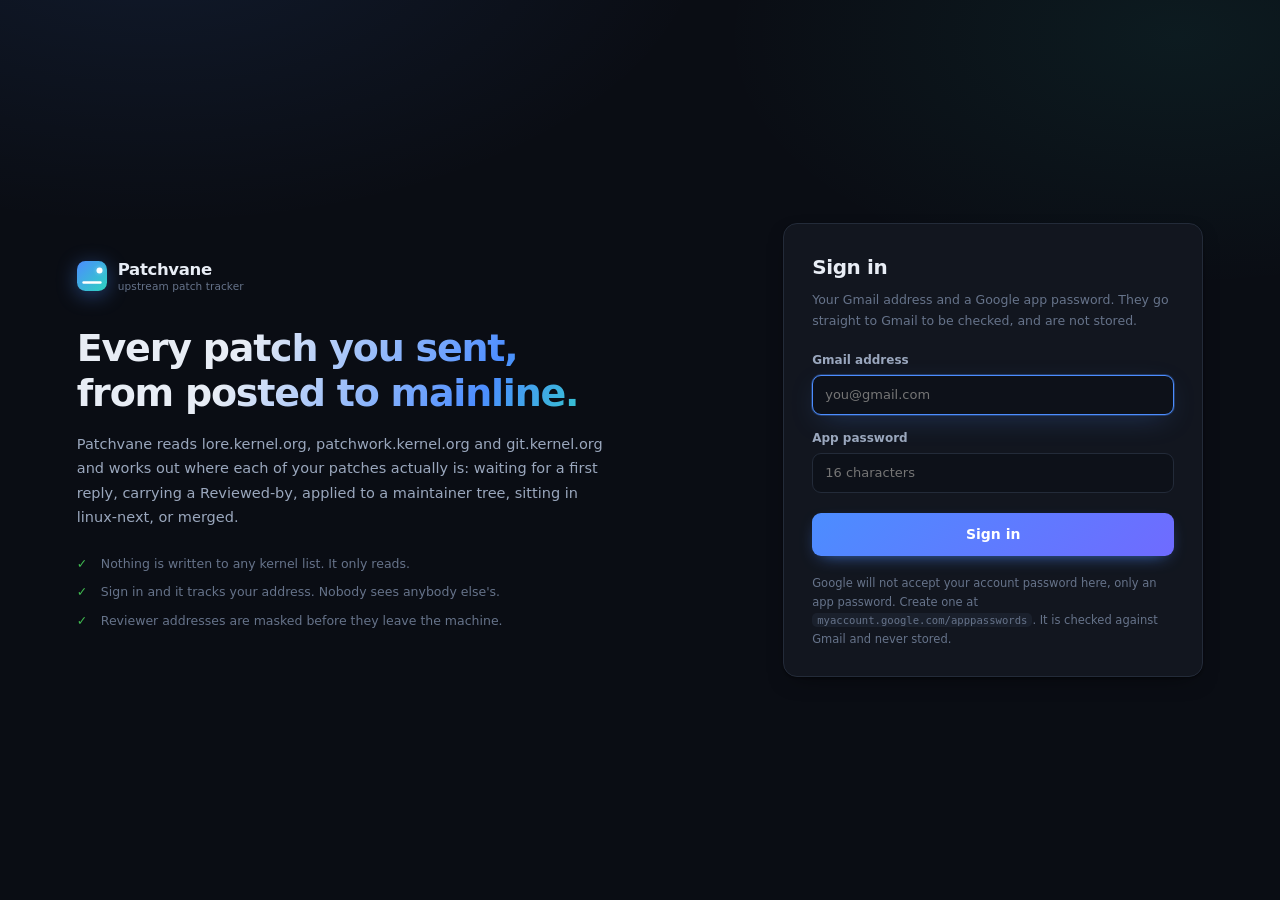
==== commit 96233bc7: "Let the mark move the way the banner's does The banner has the patch climb from the list up to mainl" ====
--- a/web/login.html
+++ b/web/login.html
@@ -11,16 +11,23 @@
 <div class="loginpage">
   <div class="loginside">
     <div class="logo">
-      <svg class="mark" viewBox="0 0 32 32" aria-hidden="true">
-        <rect width="32" height="32" rx="9" fill="url(#lg)"/>
-        <path d="M7 23h18" stroke="#fff" stroke-width="2.6" stroke-linecap="round"/>
-        <path d="M11 23c0-7 4-9 10-9" stroke="#bcd9ff" stroke-width="2.6"
-              fill="none" stroke-linecap="round"/>
-        <circle cx="24" cy="10" r="3.2" fill="#fff"/>
-        <defs><linearGradient id="lg" x1="0" y1="0" x2="1" y2="1">
-          <stop offset="0" stop-color="#4c8dff"/><stop offset="1" stop-color="#2dd4bf"/>
-        </linearGradient></defs>
-      </svg>
+        <svg class="mark" viewBox="0 0 32 32" aria-hidden="true">
+          <rect width="32" height="32" rx="9" fill="url(#lg)"/>
+          <path d="M7 23h18" stroke="#fff" stroke-width="2.6" stroke-linecap="round"/>
+          <path class="climb" d="M11 23c0-7 4-9 10-9" stroke="#bcd9ff"
+                stroke-width="2.6" fill="none" stroke-linecap="round"/>
+          <circle class="landed" cx="24" cy="10" r="4.6" fill="#fff"
+                  filter="url(#lgsoft)"/>
+          <circle cx="24" cy="10" r="3.2" fill="#fff"/>
+          <defs>
+            <linearGradient id="lg" x1="0" y1="0" x2="1" y2="1">
+              <stop offset="0" stop-color="#4c8dff"/><stop offset="1" stop-color="#2dd4bf"/>
+            </linearGradient>
+            <filter id="lgsoft" x="-60%" y="-60%" width="220%" height="220%">
+              <feGaussianBlur stdDeviation="1.5"/>
+            </filter>
+          </defs>
+        </svg>
       <span class="wordmark">Patchvane<i>upstream patch tracker</i></span>
     </div>
     <h1>Every patch you sent, from posted to mainline.</h1>
--- a/web/style.css
+++ b/web/style.css
@@ -117,6 +117,27 @@
 }
 .logo .mark { width: 30px; height: 30px; flex: none;
   filter: drop-shadow(0 4px 10px rgba(76,141,255,.4)); }
+
+/* The mark tells the same story the banner does, on the same six second
+   beat: the climb draws itself from the list up to mainline, rests there
+   long enough to be read as arrival, and retracts to go again, while the
+   glow behind the landing dot breathes.  The path measures 15.54 units,
+   so 16 covers it with a little to spare. */
+.mark .climb {
+  stroke-dasharray: 16; stroke-dashoffset: 16;
+  animation: markclimb 6s ease-in-out infinite;
+}
+.mark .landed { opacity: .15; animation: marklanded 6s ease-in-out infinite; }
+
+@keyframes markclimb {
+  0%        { stroke-dashoffset: 16; }
+  35%, 85%  { stroke-dashoffset: 0; }
+  100%      { stroke-dashoffset: 16; }
+}
+@keyframes marklanded {
+  0%, 100% { opacity: .15; }
+  50%      { opacity: .55; }
+}
 .wordmark { display: flex; flex-direction: column; line-height: 1.15;
   font-size: 16.5px; font-weight: 700; letter-spacing: -.02em; }
 .wordmark i { font-style: normal; font-size: 10.5px; font-weight: 500;
@@ -256,34 +277,6 @@
 .panel .body.flush { padding: 0; }
 .panel.wide .body { padding: 4px 8px 0; }
 .hint { color: var(--ink-3); font-size: 12.5px; line-height: 1.65; margin: 12px 0 0; }
-
-/* ------------------------------------------------------------------ hero */
-
-.hero {
-  display: flex; align-items: center; gap: 26px;
-  padding: 24px 26px; border-radius: var(--r);
-  border: 1px solid var(--line); box-shadow: var(--shadow);
-  background:
-    radial-gradient(620px 200px at 0% 0%, rgba(76,141,255,.16), transparent 66%),
-    radial-gradient(520px 220px at 100% 100%, rgba(45,212,191,.12), transparent 62%),
-    var(--panel);
-  position: relative; overflow: hidden;
-}
-.hero::after {
-  content: ""; position: absolute; inset: 0;
-  background: linear-gradient(115deg, transparent 42%, rgba(255,255,255,.035) 50%, transparent 58%);
-  /* Decoration laid over the whole hero, buttons included. Without this it
-     swallows their clicks, because a pointer event on a pseudo-element goes
-     to the parent and never reaches the button underneath. */
-  pointer-events: none;
-}
-.hx { flex: 1; min-width: 0; position: relative; }
-.eyebrow { margin: 0 0 4px; font-size: 12px; font-weight: 600; letter-spacing: .04em;
-  text-transform: uppercase; color: var(--blue); }
-.hero h2 { font-size: 25px; line-height: 1.28; letter-spacing: -.026em;
-  max-width: 46ch; }
-.heroacts { display: flex; gap: 9px; margin-top: 16px; }
-.hr { flex: none; position: relative; }
 
 /* ------------------------------------------------------------------ kpis */
 
@@ -783,6 +776,9 @@
   .fn-band, .fn-tick { transform: scaleY(1); }
   .hm { opacity: 1; }
   .spark { stroke-dasharray: none; stroke-dashoffset: 0; }
+  /* Stopping the loop must leave the mark drawn, not half erased. */
+  .mark .climb { stroke-dasharray: none; stroke-dashoffset: 0; }
+  .mark .landed { opacity: .35; }
 }
 
 ::view-transition-old(root) { animation: vtout .18s ease both; }
@@ -1094,7 +1090,6 @@
   .wordmark, .navitem .lb, .navitem .count, .navitem .kbd, .sidefoot { display: none; }
   .navitem { justify-content: center; padding: 11px 0; }
   .logo { justify-content: center; }
-  .hero { flex-direction: column; align-items: flex-start; }
   .ttl p, .uname, .stamp i { display: none; }
   .content { padding: 14px; }
 }
@@ -1161,11 +1156,6 @@
   .tablewrap { -webkit-overflow-scrolling: touch; }
   .tablewrap table { min-width: 540px; }
   thead th, tbody td { padding-left: 11px; padding-right: 11px; }
-
-  .hero { padding: 18px 16px; }
-  .hero h2 { font-size: 21px; }
-  .heroacts { flex-wrap: wrap; }
-  .heroacts .btn { flex: 1 1 auto; justify-content: center; }
 
   /* Rows of choices scroll sideways rather than squeezing or overflowing. */
   .seg, .tabs { overflow-x: auto; scrollbar-width: none; }
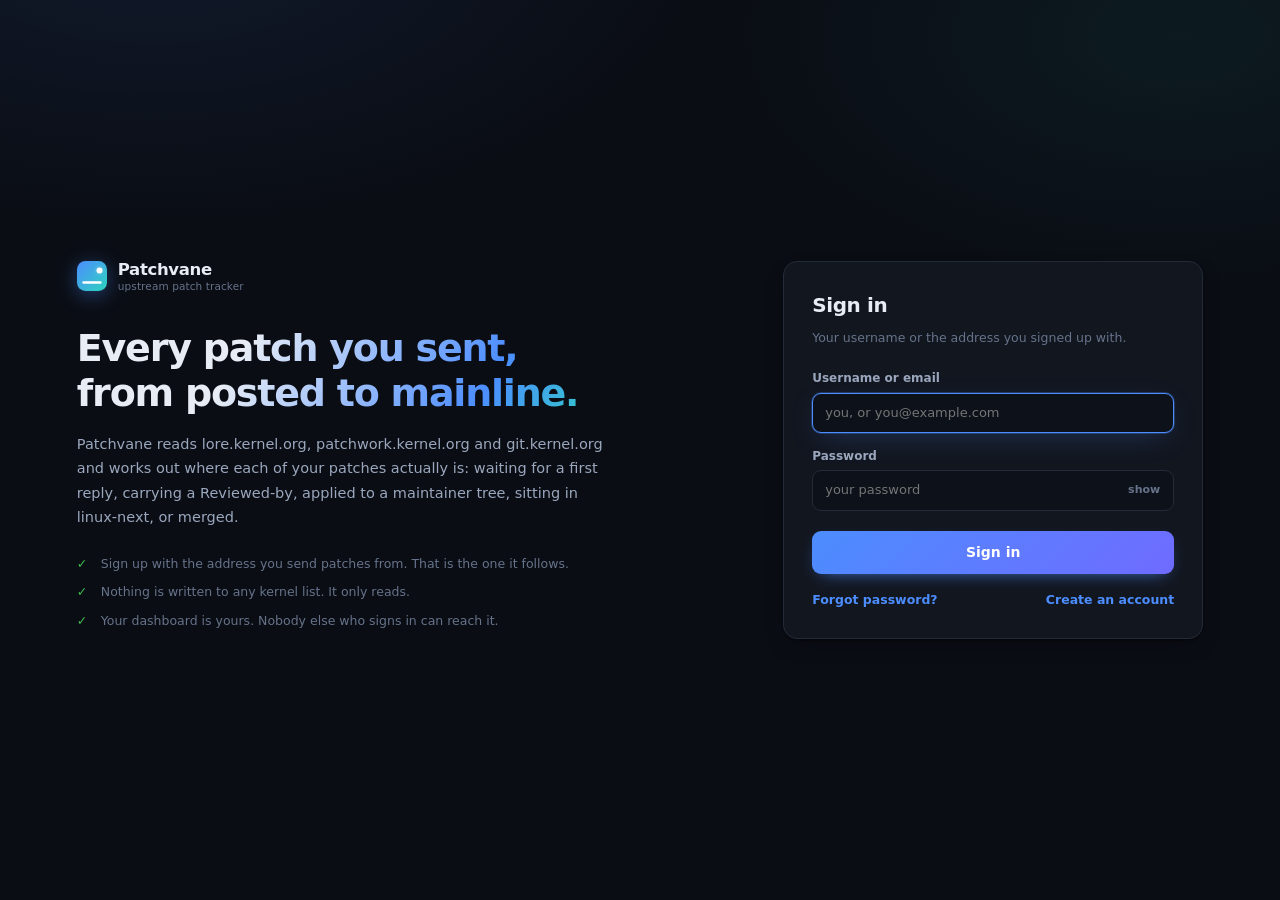
==== commit 255ddc57: "Ask for an account, not for a Google app password Signing in meant handing over a Gmail app password" ====
--- a/web/login.html
+++ b/web/login.html
@@ -36,63 +36,183 @@
     reply, carrying a Reviewed-by, applied to a maintainer tree, sitting in
     linux-next, or merged.</p>
     <ul class="loginfacts">
+      <li>Sign up with the address you send patches from. That is the one it follows.</li>
       <li>Nothing is written to any kernel list. It only reads.</li>
-      <li>Sign in and it tracks your address. Nobody sees anybody else's.</li>
-      <li>Reviewer addresses are masked before they leave the machine.</li>
+      <li>Your dashboard is yours. Nobody else who signs in can reach it.</li>
     </ul>
   </div>
 
-  <form class="loginbox" method="post" action="/login">
-    <h2>Sign in</h2>
-    <p class="lead" id="lead">Checking what this server accepts&hellip;</p>
-
-    <div class="err hidden" id="err"></div>
-
-    <div class="seg pick hidden" id="pick">
-      <button type="button" data-method="gmail">Gmail app password</button>
-      <button type="button" data-method="passphrase">Passphrase</button>
-    </div>
-    <input type="hidden" name="method" id="method" value="gmail">
-
-    <div id="gmailfields" class="hidden">
-      <div class="field">
-        <label for="email">Gmail address</label>
-        <input id="email" name="email" type="email" autocomplete="username"
-               placeholder="you@gmail.com">
-      </div>
-      <div class="field">
-        <label for="password">App password</label>
-        <input id="password" name="password" type="password"
-               autocomplete="current-password" placeholder="16 characters">
-      </div>
-    </div>
-
-    <div class="hidden" id="passfield">
-      <div class="field">
-        <label for="passphrase">Passphrase</label>
-        <input id="passphrase" name="passphrase" type="password"
-               autocomplete="one-time-code" placeholder="the one you set">
-      </div>
-      <!-- A passphrase says you may come in, but not who you are, so the
-           dashboard has to be told whose patches to show. -->
-      <div class="field">
-        <label for="track">Whose patches to track</label>
-        <input id="track" name="track" type="email" autocomplete="email"
-               data-optional="1"
-               placeholder="the address you send patches from">
-        <p class="hint">Only used to know whose patches to collect. Leave it
-        blank to use the address this server was set up with.</p>
-      </div>
-    </div>
-
-    <button class="btn primary" type="submit" id="go">Sign in</button>
-
-    <p class="note hidden" id="note">
-      Google will not accept your account password here, only an app password.
-      Create one at <code>myaccount.google.com/apppasswords</code>. It is
-      checked against Gmail and never stored.
-    </p>
-  </form>
+  <div class="loginbox" id="card">
+    <div class="err hidden" id="err" role="alert"></div>
+
+    <!-- ------------------------------------------------------- sign in -->
+    <section class="step" id="step-signin">
+      <h2>Sign in</h2>
+      <p class="lead">Your username or the address you signed up with.</p>
+
+      <div class="field">
+        <label for="who">Username or email</label>
+        <input id="who" name="who" type="text" autocomplete="username"
+               autocapitalize="off" spellcheck="false" placeholder="you, or you@example.com">
+        <p class="fielderr" id="e-who"></p>
+      </div>
+      <div class="field">
+        <label for="password">Password</label>
+        <span class="pwwrap">
+          <input id="password" name="password" type="password"
+                 autocomplete="current-password" placeholder="your password">
+          <button type="button" class="peek" data-peek="password"
+                  aria-label="Show password">show</button>
+        </span>
+        <p class="fielderr" id="e-password"></p>
+      </div>
+
+      <button class="btn primary" type="button" id="go-signin">Sign in</button>
+      <div class="linkrow">
+        <button type="button" class="link" data-go="forgot">Forgot password?</button>
+        <button type="button" class="link" data-go="signup" id="to-signup">Create an account</button>
+      </div>
+    </section>
+
+    <!-- -------------------------------------------------------- sign up -->
+    <section class="step hidden" id="step-signup">
+      <h2>Create your account</h2>
+      <p class="lead">Use the address you send patches from &mdash; that is
+      the one Patchvane follows. Everything marked <b class="req">*</b> is needed.</p>
+
+      <div class="grid2">
+        <div class="field">
+          <label for="first">First name <b class="req">*</b></label>
+          <input id="first" type="text" autocomplete="given-name"
+                 maxlength="40" placeholder="as you sign patches">
+          <p class="fielderr" id="e-first"></p>
+        </div>
+        <div class="field">
+          <label for="last">Last name <b class="req">*</b></label>
+          <input id="last" type="text" autocomplete="family-name"
+                 maxlength="40" placeholder="">
+          <p class="fielderr" id="e-last"></p>
+        </div>
+      </div>
+
+      <div class="field">
+        <label for="username">Username <b class="req">*</b></label>
+        <input id="username" type="text" autocomplete="username" maxlength="20"
+               autocapitalize="off" spellcheck="false" placeholder="letters, numbers, underscores">
+        <p class="fielderr" id="e-username"></p>
+      </div>
+
+      <div class="field">
+        <label for="gender">Gender <b class="req">*</b></label>
+        <select id="gender">
+          <option value="">Choose one</option>
+          <option value="female">Woman</option>
+          <option value="male">Man</option>
+          <option value="other">Another term</option>
+          <option value="private">Rather not say</option>
+        </select>
+        <p class="hint tiny">Only used to greet you properly.</p>
+        <p class="fielderr" id="e-gender"></p>
+      </div>
+
+      <div class="field">
+        <label for="email">Email <b class="req">*</b></label>
+        <input id="email" type="email" autocomplete="email" maxlength="254"
+               autocapitalize="off" spellcheck="false"
+               placeholder="the address on your Signed-off-by">
+        <p class="fielderr" id="e-email"></p>
+      </div>
+
+      <button class="btn primary" type="button" id="go-signup">Send me a code</button>
+      <div class="linkrow">
+        <span class="hint tiny">Already have an account?</span>
+        <button type="button" class="link" data-go="signin">Sign in</button>
+      </div>
+    </section>
+
+    <!-- --------------------------------------------------------- forgot -->
+    <section class="step hidden" id="step-forgot">
+      <h2>Forgot your password</h2>
+      <p class="lead">Give the address your account is under and a code will
+      be on its way.</p>
+
+      <div class="field">
+        <label for="fmail">Registered email</label>
+        <input id="fmail" type="email" autocomplete="email" maxlength="254"
+               autocapitalize="off" spellcheck="false" placeholder="you@example.com">
+        <p class="fielderr" id="e-fmail"></p>
+      </div>
+
+      <button class="btn primary" type="button" id="go-forgot">Send me a code</button>
+      <div class="linkrow">
+        <button type="button" class="link" data-go="signin">Back to sign in</button>
+      </div>
+    </section>
+
+    <!-- ----------------------------------------------------------- code -->
+    <section class="step hidden" id="step-code">
+      <h2>Check your inbox</h2>
+      <p class="lead">A six digit code is on its way to
+      <b id="sentto">your address</b>. It expires in <span id="mins">10</span>
+      minutes.</p>
+
+      <div class="otp" id="otp">
+        <input type="text" inputmode="numeric" autocomplete="one-time-code"
+               maxlength="1" aria-label="Digit 1">
+        <input type="text" inputmode="numeric" maxlength="1" aria-label="Digit 2">
+        <input type="text" inputmode="numeric" maxlength="1" aria-label="Digit 3">
+        <input type="text" inputmode="numeric" maxlength="1" aria-label="Digit 4">
+        <input type="text" inputmode="numeric" maxlength="1" aria-label="Digit 5">
+        <input type="text" inputmode="numeric" maxlength="1" aria-label="Digit 6">
+      </div>
+      <p class="fielderr mid" id="e-code"></p>
+
+      <button class="btn primary" type="button" id="go-code">Verify</button>
+      <div class="linkrow">
+        <button type="button" class="link" id="resend">Send another code</button>
+        <button type="button" class="link" id="startover">Use a different address</button>
+      </div>
+    </section>
+
+    <!-- ------------------------------------------------------- password -->
+    <section class="step hidden" id="step-password">
+      <h2 id="pwtitle">Choose a password</h2>
+      <p class="lead" id="pwlead">Last step. Make it one you do not use
+      anywhere else.</p>
+
+      <div class="field">
+        <label for="pw1">Password</label>
+        <span class="pwwrap">
+          <input id="pw1" type="password" autocomplete="new-password"
+                 maxlength="128" placeholder="at least 8 characters">
+          <button type="button" class="peek" data-peek="pw1"
+                  aria-label="Show password">show</button>
+        </span>
+        <div class="pwmeter" id="meter" aria-hidden="true">
+          <i></i><i></i><i></i><i></i>
+        </div>
+        <ul class="rules" id="rules">
+          <li data-rule="len">8 characters or more</li>
+          <li data-rule="upper">a capital letter</li>
+          <li data-rule="lower">a lowercase letter</li>
+          <li data-rule="digit">a number</li>
+          <li data-rule="symbol">a symbol</li>
+        </ul>
+        <p class="fielderr" id="e-pw1"></p>
+      </div>
+
+      <div class="field">
+        <label for="pw2">Type it again</label>
+        <input id="pw2" type="password" autocomplete="new-password"
+               maxlength="128" placeholder="the same one">
+        <p class="fielderr" id="e-pw2"></p>
+      </div>
+
+      <button class="btn primary" type="button" id="go-password">Create account</button>
+      <p class="note">Patchvane will never email you your password, and will
+      never ask for it anywhere but this page.</p>
+    </section>
+  </div>
 </div>
 
 <script src="login.js"></script>
--- a/web/style.css
+++ b/web/style.css
@@ -30,6 +30,35 @@
           "Helvetica Neue", Arial, sans-serif;
   --mono: ui-monospace, "SF Mono", "JetBrains Mono", "Cascadia Code", Menlo,
           Consolas, monospace;
+
+  /* One scale for movement, so that everything on screen agrees about how
+     fast things happen.  Before this there were five easing curves and a
+     duration invented per rule, which is what makes an interface feel
+     assembled rather than made.
+
+     --ease is the one to reach for: it leaves immediately and arrives
+     slowly, which reads as weight settling rather than a thing stopping.
+     --ease-spring overshoots a little and is for something appearing that
+     wants to be noticed.  --ease-bothways is for anything that has to move
+     and come back, where a decelerating curve looks lopsided. */
+  --ease:          cubic-bezier(.16, .84, .28, 1);
+  --ease-spring:   cubic-bezier(.34, 1.4, .64, 1);
+  --ease-bothways: cubic-bezier(.65, 0, .35, 1);
+
+  /* Under 120ms reads as instant, over 500ms reads as waiting. */
+  --t-quick: .13s;
+  --t-fast:  .22s;
+  --t-base:  .34s;
+  --t-slow:  .52s;
+  --t-lazy:  .78s;
+
+  /* A loop that runs while something is happening is not an interaction
+     and does not belong on the scale above: it wants to read as patient
+     rather than urgent, whatever the rest of the interface is doing. */
+  --t-loop: 1s;
+
+  /* Dealt out rather than snapping in all together. */
+  --stagger: 42ms;
 }
 
 html[data-theme="light"] {
@@ -61,6 +90,12 @@
   font-family: var(--sans);
   font-size: 14px; line-height: 1.55;
   -webkit-font-smoothing: antialiased;
+  /* Jumping to a section should travel there, so the eye keeps its place.
+     The reduced-motion block turns this back off. */
+  scroll-behavior: smooth;
+  /* Anchored scrolling that does not lurch when something above the
+     viewport finishes loading and changes height. */
+  overflow-anchor: auto;
 }
 
 body {
@@ -96,7 +131,7 @@
   position: fixed; inset: 0 0 auto 0; height: 2px; z-index: 999;
   background: linear-gradient(90deg, transparent, var(--blue), var(--cyan), transparent);
   background-size: 40% 100%; background-repeat: no-repeat;
-  animation: slide 1.1s ease-in-out infinite;
+  animation: slide calc(var(--t-loop) * 1.1) ease-in-out infinite;
 }
 @keyframes slide { 0% { background-position: -40% 0; } 100% { background-position: 140% 0; } }
 
@@ -150,7 +185,7 @@
   width: 100%; padding: 9px 11px; border: 0; border-radius: var(--r-sm);
   background: transparent; color: var(--ink-2); cursor: pointer;
   font: inherit; font-size: 13.5px; font-weight: 500; text-align: left;
-  position: relative; transition: background .13s, color .13s;
+  position: relative; transition: background var(--t-quick), color var(--t-quick);
 }
 .navitem:hover { background: var(--panel-2); color: var(--ink); }
 .navitem.active { background: var(--panel-2); color: var(--ink); font-weight: 600; }
@@ -166,7 +201,7 @@
   background: var(--panel-3); padding: 1px 7px; border-radius: 20px;
 }
 .navitem.active .count { color: var(--ink); }
-.navitem .kbd { opacity: 0; transition: opacity .13s; }
+.navitem .kbd { opacity: 0; transition: opacity var(--t-quick); }
 .navitem:hover .kbd { opacity: 1; }
 
 .kbd {
@@ -181,7 +216,7 @@
   display: flex; align-items: center; gap: 8px; width: 100%;
   background: transparent; border: 1px solid var(--line); border-radius: var(--r-sm);
   color: var(--ink-3); font: inherit; font-size: 12px; padding: 7px 10px;
-  cursor: pointer; transition: border-color .13s, color .13s;
+  cursor: pointer; transition: border-color var(--t-quick), color var(--t-quick);
 }
 .hint-btn:hover { border-color: var(--line-2); color: var(--ink-2); }
 
@@ -203,7 +238,7 @@
 
 .dot { width: 8px; height: 8px; border-radius: 50%; background: var(--green); flex: none; }
 .dot.live { box-shadow: 0 0 0 0 rgba(63,185,80,.6); animation: pulse 2.4s infinite; }
-.dot.working { background: var(--blue); animation: pulse 1s infinite; }
+.dot.working { background: var(--blue); animation: pulse var(--t-loop) infinite; }
 .dot.paused { background: var(--grey); animation: none; }
 .dot.bad { background: var(--red); animation: none; }
 @keyframes pulse {
@@ -216,10 +251,10 @@
   width: 34px; height: 34px; flex: none; display: grid; place-items: center;
   border: 1px solid var(--line); border-radius: var(--r-sm);
   background: var(--panel); color: var(--ink-2); cursor: pointer; font-size: 15px;
-  transition: background .13s, color .13s, border-color .13s;
+  transition: background var(--t-quick), color var(--t-quick), border-color var(--t-quick);
 }
 .iconbtn:hover { background: var(--panel-2); color: var(--ink); border-color: var(--line-2); }
-.iconbtn.spin { animation: spin 1s linear infinite; color: var(--blue); }
+.iconbtn.spin { animation: spin var(--t-loop) linear infinite; color: var(--blue); }
 @keyframes spin { to { transform: rotate(360deg); } }
 
 .aibtn {
@@ -228,7 +263,7 @@
   font: inherit; font-size: 13px; font-weight: 600; color: #fff;
   background: linear-gradient(135deg, var(--blue), #7c5cff);
   box-shadow: 0 6px 18px -8px rgba(76,141,255,.9);
-  transition: transform .13s, box-shadow .13s;
+  transition: transform var(--t-quick), box-shadow var(--t-quick);
 }
 .aibtn:hover { transform: translateY(-1px); box-shadow: 0 10px 22px -8px rgba(76,141,255,1); }
 .sparkle { font-size: 12px; animation: twinkle 3s ease-in-out infinite; }
@@ -250,7 +285,7 @@
 
 .content { flex: 1; overflow-y: auto; padding: 22px; display: flex;
   flex-direction: column; gap: 16px; }
-.content.in { animation: rise .32s cubic-bezier(.2,.7,.3,1); }
+.content.in { animation: rise var(--t-base) var(--ease); }
 @keyframes rise { from { opacity: 0; transform: translateY(7px); } }
 
 .split { display: grid; grid-template-columns: minmax(0,1fr) 336px; gap: 16px;
@@ -288,7 +323,7 @@
   padding: 15px 16px 14px; border-radius: var(--r);
   border: 1px solid var(--line); background: var(--panel);
   box-shadow: var(--shadow);
-  transition: transform .15s cubic-bezier(.2,.7,.3,1), border-color .15s, box-shadow .15s;
+  transition: transform var(--t-quick) var(--ease), border-color var(--t-quick), box-shadow var(--t-quick);
 }
 .kpi::before {
   content: ""; position: absolute; inset: 0 0 auto 0; height: 3px;
@@ -299,7 +334,7 @@
   pointer-events: none;
   width: 110px; height: 110px; border-radius: 50%;
   background: radial-gradient(circle, var(--c, var(--blue)), transparent 68%);
-  opacity: .11; transition: opacity .15s;
+  opacity: .11; transition: opacity var(--t-quick);
 }
 .kpi:hover { transform: translateY(-2px); border-color: var(--line-2); }
 .kpi:hover::after { opacity: .2; }
@@ -347,7 +382,7 @@
   background: var(--panel-2); color: var(--ink);
   font: inherit; font-size: 13px; font-weight: 550;
   padding: 8px 15px; cursor: pointer;
-  transition: background .13s, border-color .13s, transform .13s;
+  transition: background var(--t-quick), border-color var(--t-quick), transform var(--t-quick);
 }
 .btn:hover { background: var(--panel-3); border-color: var(--line-2); }
 .btn:active { transform: scale(.985); }
@@ -365,7 +400,7 @@
   display: inline-flex; align-items: center; gap: 7px;
   border: 1px solid var(--line); border-radius: 20px; background: transparent;
   color: var(--ink-2); font: inherit; font-size: 12.5px; font-weight: 550;
-  padding: 5px 13px; cursor: pointer; transition: all .13s;
+  padding: 5px 13px; cursor: pointer; transition: all var(--t-quick);
 }
 .chip b { font-size: 11px; font-weight: 700; color: var(--ink-3); }
 .chip:hover { border-color: var(--line-2); color: var(--ink); }
@@ -384,7 +419,7 @@
 .tabs button {
   border: 0; border-radius: 7px; background: transparent; color: var(--ink-2);
   font: inherit; font-size: 13px; font-weight: 550; padding: 6px 15px;
-  cursor: pointer; white-space: nowrap; transition: background .13s, color .13s;
+  cursor: pointer; white-space: nowrap; transition: background var(--t-quick), color var(--t-quick);
 }
 .tabs button:hover { color: var(--ink); }
 .tabs button.on { background: var(--panel-2); color: var(--ink); font-weight: 600;
@@ -425,7 +460,7 @@
 th .arrow { font-size: 8px; margin-left: 4px; color: var(--blue); }
 tbody td { padding: 11px 16px; border-bottom: 1px solid var(--line);
   vertical-align: top; font-size: 13px; }
-tbody tr { transition: background .1s; }
+tbody tr { transition: background var(--t-quick); }
 tbody tr:hover { background: color-mix(in srgb, var(--panel-2) 60%, transparent); }
 tbody tr:last-child td { border-bottom: 0; }
 td.num, th.num { text-align: right; font-variant-numeric: tabular-nums; }
@@ -443,7 +478,7 @@
   min-width: 29px; height: 29px; padding: 0 8px;
   border: 1px solid var(--line); border-radius: 7px;
   background: transparent; color: var(--ink-2);
-  font: inherit; font-size: 12.5px; cursor: pointer; transition: all .12s;
+  font: inherit; font-size: 12.5px; cursor: pointer; transition: all var(--t-quick);
 }
 .pager button:hover:not(:disabled) { background: var(--panel-2); color: var(--ink); }
 .pager button.on { background: var(--blue); border-color: var(--blue); color: #fff;
@@ -465,7 +500,7 @@
 .hover-band { fill: transparent; }
 .hover-band:hover { fill: color-mix(in srgb, var(--blue) 8%, transparent); }
 .spark { stroke-dasharray: 2400; stroke-dashoffset: 2400;
-  animation: draw 1.05s cubic-bezier(.2,.7,.3,1) forwards; }
+  animation: draw var(--t-lazy) var(--ease) forwards; }
 @keyframes draw { to { stroke-dashoffset: 0; } }
 
 .chartlegend { display: flex; gap: 14px; font-size: 11.5px; color: var(--ink-3); }
@@ -476,12 +511,12 @@
   text-anchor: middle; letter-spacing: -.02em; }
 .funnel .fn-p { font-size: 11.5px; font-weight: 600; fill: var(--ink-2); text-anchor: middle; }
 .funnel .fn-s { font-size: 10px; fill: var(--ink-3); text-anchor: middle; }
-.funnel path { animation: rise .4s cubic-bezier(.2,.7,.3,1); }
+.funnel path { animation: rise var(--t-base) var(--ease); }
 
 .donut-centre .n { font-size: 21px; font-weight: 700; fill: var(--ink);
   text-anchor: middle; letter-spacing: -.02em; }
 .donut-centre .t { font-size: 10px; fill: var(--ink-3); text-anchor: middle; }
-.donut circle { transition: stroke-width .13s; }
+.donut circle { transition: stroke-width var(--t-quick); }
 .donut circle:hover { stroke-width: 19; }
 .donutwrap { display: flex; gap: 18px; align-items: center; }
 .donutwrap > svg { flex: none; }
@@ -500,7 +535,7 @@
 .legend .pc { color: var(--ink-3); text-align: right; font-size: 11.5px; }
 
 .hmwrap { overflow-x: auto; padding-bottom: 4px; }
-.hm { fill: var(--panel-2); transition: fill .13s; }
+.hm { fill: var(--panel-2); transition: fill var(--t-quick); }
 .hm.l1 { fill: color-mix(in srgb, var(--blue) 28%, var(--panel-2)); }
 .hm.l2 { fill: color-mix(in srgb, var(--blue) 52%, var(--panel-2)); }
 .hm.l3 { fill: color-mix(in srgb, var(--blue) 76%, var(--panel-2)); }
@@ -524,10 +559,10 @@
 .barrow .vl { text-align: right; color: var(--ink-3); font-variant-numeric: tabular-nums; }
 .tr { height: 8px; border-radius: 20px; background: var(--panel-2); overflow: hidden;
   display: flex; }
-.tr i { height: 100%; display: block; transition: width .5s cubic-bezier(.2,.7,.3,1); }
+.tr i { height: 100%; display: block; transition: width var(--t-slow) var(--ease); }
 .gauge { height: 10px; border-radius: 20px; background: var(--panel-2); overflow: hidden; }
 .gauge i { display: block; height: 100%; border-radius: 20px;
-  transition: width .5s cubic-bezier(.2,.7,.3,1); }
+  transition: width var(--t-slow) var(--ease); }
 
 /* ----------------------------------------------------------------- lists */
 
@@ -598,24 +633,24 @@
 .switch input:focus-visible + span {
   outline: 2px solid var(--blue); outline-offset: 3px; }
 .switch span { position: absolute; inset: 0; border-radius: 20px;
-  background: var(--panel-3); transition: background .18s; }
+  background: var(--panel-3); transition: background var(--t-fast); }
 .switch span::before { content: ""; position: absolute; left: 3px; top: 3px;
   width: 18px; height: 18px; border-radius: 50%; background: #fff;
-  transition: transform .18s cubic-bezier(.2,.7,.3,1); }
+  transition: transform var(--t-fast) var(--ease); }
 .switch input:checked + span { background: var(--green); }
 .switch input:checked + span::before { transform: translateX(18px); }
 
 .asklist { list-style: none; margin: 8px 0 0; padding: 0; }
 .asklist li { padding: 9px 12px; border: 1px solid var(--line); border-radius: var(--r-sm);
   margin-bottom: 7px; font-size: 12.5px; color: var(--ink-2); cursor: pointer;
-  transition: all .13s; }
+  transition: all var(--t-quick); }
 .asklist li:hover { border-color: var(--blue); color: var(--ink);
   background: color-mix(in srgb, var(--blue) 7%, transparent); }
 
 /* ------------------------------------------------------------- assistant */
 
 .scrim { position: fixed; inset: 0; background: rgba(3,6,12,.55); z-index: 90;
-  opacity: 0; pointer-events: none; transition: opacity .22s;
+  opacity: 0; pointer-events: none; transition: opacity var(--t-fast);
   backdrop-filter: blur(2px); }
 .scrim.on { opacity: 1; pointer-events: auto; }
 
@@ -624,7 +659,7 @@
   z-index: 100; display: flex; flex-direction: column;
   background: var(--bg-2); border-left: 1px solid var(--line);
   box-shadow: -24px 0 60px -30px rgba(0,0,0,.85);
-  transform: translateX(102%); transition: transform .28s cubic-bezier(.2,.7,.3,1);
+  transform: translateX(102%); transition: transform var(--t-base) var(--ease);
 }
 .drawer.open { transform: none; }
 .drawer > header { display: flex; align-items: center; gap: 11px;
@@ -645,12 +680,12 @@
 .aisug { display: flex; flex-direction: column; gap: 7px; }
 .aisug button { border: 1px solid var(--line); border-radius: var(--r-sm);
   background: var(--panel); color: var(--ink-2); font: inherit; font-size: 12.5px;
-  padding: 9px 12px; cursor: pointer; text-align: left; transition: all .13s; }
+  padding: 9px 12px; cursor: pointer; text-align: left; transition: all var(--t-quick); }
 .aisug button:hover { border-color: var(--blue); color: var(--ink);
   background: color-mix(in srgb, var(--blue) 8%, transparent); }
 
 .msg { max-width: 92%; font-size: 13px; line-height: 1.62;
-  animation: rise .25s cubic-bezier(.2,.7,.3,1); }
+  animation: rise var(--t-fast) var(--ease); }
 .msg.me { align-self: flex-end; background: linear-gradient(135deg, var(--blue), #6f6bff);
   color: #fff; padding: 9px 13px; border-radius: 14px 14px 4px 14px; font-weight: 500; }
 .msg.bot { align-self: flex-start; background: var(--panel); border: 1px solid var(--line);
@@ -689,7 +724,7 @@
 .help.on { display: grid; }
 .helpcard { width: 380px; max-width: 92vw; background: var(--panel);
   border: 1px solid var(--line); border-radius: var(--r); box-shadow: var(--shadow);
-  animation: rise .22s cubic-bezier(.2,.7,.3,1); }
+  animation: rise var(--t-fast) var(--ease); }
 .helpcard header { display: flex; align-items: center; padding: 14px 16px;
   border-bottom: 1px solid var(--line); }
 .helpcard header h2 { font-size: 14px; }
@@ -706,7 +741,7 @@
   padding: 11px 15px; border-radius: var(--r-sm);
   background: var(--panel); border: 1px solid var(--line-2);
   box-shadow: var(--shadow); font-size: 12.5px; max-width: 380px;
-  animation: pop .26s cubic-bezier(.2,.7,.3,1); transition: opacity .55s;
+  animation: pop var(--t-fast) var(--ease); transition: opacity var(--t-slow);
   border-left: 3px solid var(--blue);
 }
 .toast.ok { border-left-color: var(--green); }
@@ -723,20 +758,26 @@
    in all at once. */
 [data-reveal] {
   opacity: 0;
-  transform: translateY(10px);
-  transition: opacity .44s cubic-bezier(.2,.8,.25,1),
-              transform .44s cubic-bezier(.2,.8,.25,1);
-  transition-delay: calc(var(--i, 0) * 45ms);
-}
-[data-reveal].seen { opacity: 1; transform: none; }
-
-.rowin { animation: rowin .38s cubic-bezier(.2,.8,.25,1); }
+  transform: translateY(10px) scale(.994);
+  transition: opacity var(--t-slow) var(--ease),
+              transform var(--t-slow) var(--ease-spring);
+  transition-delay: calc(var(--i, 0) * var(--stagger));
+  /* Promoted only while it has somewhere to go.  Left on, every panel on
+     the page would hold a compositor layer for the whole session. */
+  will-change: opacity, transform;
+}
+[data-reveal].seen {
+  opacity: 1; transform: none;
+  will-change: auto;
+}
+
+.rowin { animation: rowin var(--t-base) var(--ease); }
 @keyframes rowin { from { opacity: 0; transform: translateY(-6px); } }
 
 .ripple {
   position: absolute; border-radius: 50%; pointer-events: none;
   background: currentColor; opacity: .28; transform: scale(0);
-  animation: ripple .6s cubic-bezier(.2,.7,.3,1) forwards;
+  animation: ripple var(--t-slow) var(--ease) forwards;
 }
 @keyframes ripple { to { transform: scale(2.4); opacity: 0; } }
 .btn { position: relative; overflow: hidden; }
@@ -744,24 +785,23 @@
 /* Charts rest at zero and grow once they are in the document. */
 .fn-band, .fn-tick {
   transform: scaleY(var(--grown, 0));
-  transition: transform .62s cubic-bezier(.2,.8,.25,1);
+  transition: transform var(--t-slow) var(--ease);
   transition-delay: var(--d, 0ms);
 }
 .hm {
   opacity: var(--grown, 0);
-  transition: opacity .5s ease, fill .13s;
+  transition: opacity var(--t-slow) ease, fill var(--t-quick);
   transition-delay: var(--d, 0ms);
 }
 .arc, .rv-arc {
-  transition: stroke-dasharray .85s cubic-bezier(.2,.8,.25,1), stroke-width .13s;
+  transition: stroke-dasharray var(--t-lazy) var(--ease), stroke-width var(--t-quick);
   transition-delay: var(--d, 0ms);
 }
 .spark {
   stroke-dasharray: 2600; stroke-dashoffset: 2600;
-  animation: draw 1.05s cubic-bezier(.2,.7,.3,1) var(--d, 0ms) forwards;
-}
-.area { animation: fade .8s ease var(--d, 0ms) both; }
-@keyframes draw { to { stroke-dashoffset: 0; } }
+  animation: draw var(--t-lazy) var(--ease) var(--d, var(--t-quick)) forwards;
+}
+.area { animation: fade var(--t-lazy) ease var(--d, var(--t-quick)) both; }
 @keyframes fade { from { opacity: 0; } to { opacity: 1; } }
 
 /* Someone who asked their system to stop animating meant it. */
@@ -781,10 +821,17 @@
   .mark .landed { opacity: .35; }
 }
 
-::view-transition-old(root) { animation: vtout .18s ease both; }
-::view-transition-new(root) { animation: vtin .28s cubic-bezier(.2,.8,.25,1) both; }
-@keyframes vtout { to { opacity: 0; transform: translateY(-6px); } }
-@keyframes vtin { from { opacity: 0; transform: translateY(8px); } }
+/* The old view leaves faster than the new one arrives and they overlap,
+   because crossing them is what stops a change of view reading as a blank
+   frame between two pages. */
+::view-transition-old(root) {
+  animation: vtout var(--t-fast) var(--ease-bothways) both;
+}
+::view-transition-new(root) {
+  animation: vtin var(--t-base) var(--ease) both;
+}
+@keyframes vtout { to { opacity: 0; transform: translateY(-8px) scale(.994); } }
+@keyframes vtin { from { opacity: 0; transform: translateY(10px) scale(.994); } }
 
 /* ============================================================= skeletons */
 
@@ -829,7 +876,7 @@
 .seg button {
   border: 0; background: transparent; color: var(--ink-3); cursor: pointer;
   font: inherit; font-size: 11.5px; font-weight: 550; padding: 4px 10px;
-  border-radius: 6px; white-space: nowrap; transition: all .13s;
+  border-radius: 6px; white-space: nowrap; transition: all var(--t-quick);
 }
 .seg button:hover { color: var(--ink); }
 .seg button.on { background: var(--panel); color: var(--ink);
@@ -840,7 +887,7 @@
   min-width: 210px; padding: 13px; border-radius: var(--r-sm);
   background: var(--panel); border: 1px solid var(--line-2);
   box-shadow: 0 18px 44px -18px rgba(0,0,0,.8);
-  animation: rise .18s cubic-bezier(.2,.8,.25,1);
+  animation: rise var(--t-fast) var(--ease);
 }
 .menu.wide { min-width: 320px; }
 .menu h4 { font-size: 12px; color: var(--ink-3); text-transform: uppercase;
@@ -859,7 +906,7 @@
 }
 tbody tr.grouprow:hover td { background: var(--panel-2); }
 .caret { display: inline-block; color: var(--ink-3); margin-right: 7px;
-  transition: transform .18s; }
+  transition: transform var(--t-fast); }
 .caret.shut { transform: rotate(-90deg); }
 .gcount { color: var(--ink-3); margin-left: 8px; font-size: 11.5px; }
 
@@ -877,7 +924,7 @@
   width: 25px; height: 25px; border-radius: 7px; padding: 0;
   border: 1px solid var(--line); background: transparent;
   color: var(--ink-3); cursor: pointer; font-size: 12px;
-  transition: all .13s;
+  transition: all var(--t-quick);
 }
 .ai-inline:hover {
   color: #fff; border-color: transparent;
@@ -900,7 +947,7 @@
   grid-template-columns: 10px minmax(210px, 1.1fr) 3fr 52px 48px;
   padding: 12px 20px; border: 0; border-top: 1px solid var(--line);
   background: transparent; font: inherit; color: var(--ink);
-  text-align: left; cursor: pointer; transition: background .13s;
+  text-align: left; cursor: pointer; transition: background var(--t-quick);
 }
 .ledrow:first-child { border-top: 0; }
 .ledrow:hover { background: var(--panel-2); }
@@ -912,7 +959,7 @@
 .ledrow .tr { height: 9px; border-radius: 5px; background: var(--panel-2);
   overflow: hidden; }
 .ledrow .tr i { display: block; height: 100%; border-radius: 5px;
-  transition: width .6s cubic-bezier(.2,.8,.25,1); }
+  transition: width var(--t-slow) var(--ease); }
 .ledrow .vl { font-variant-numeric: tabular-nums; font-weight: 600;
   font-size: 15px; text-align: right; }
 .ledrow .pc { font-variant-numeric: tabular-nums; font-size: 12px;
@@ -943,7 +990,7 @@
   align-items: start; }
 .provider {
   border: 1px solid var(--line); border-radius: var(--r-sm);
-  padding: 15px; background: var(--panel-2); transition: border-color .15s;
+  padding: 15px; background: var(--panel-2); transition: border-color var(--t-quick);
 }
 .provider.on { border-color: color-mix(in srgb, var(--green) 40%, var(--line)); }
 .provider .ph { display: flex; align-items: center; gap: 10px; }
@@ -986,7 +1033,7 @@
   padding: 4px 10px; border-radius: 20px; cursor: pointer;
   border: 1px solid var(--line-2); background: var(--panel-2);
   color: var(--ink-2); font: inherit; font-size: 11.5px; font-weight: 550;
-  transition: all .13s;
+  transition: all var(--t-quick);
 }
 .pk:hover, .pk.on { color: var(--ink); border-color: var(--blue); }
 .pk i { font-style: normal; font-size: 8px; opacity: .6; }
@@ -996,7 +1043,7 @@
   min-width: 250px; padding: 6px; border-radius: var(--r-sm);
   background: var(--panel); border: 1px solid var(--line-2);
   box-shadow: 0 18px 44px -18px rgba(0,0,0,.8);
-  animation: rise .18s cubic-bezier(.2,.8,.25,1);
+  animation: rise var(--t-fast) var(--ease);
 }
 .pkmenu button {
   display: block; width: 100%; text-align: left; padding: 7px 10px;
@@ -1014,9 +1061,6 @@
   font-size: 11px; color: var(--ink-3); }
 .via .mono { font-size: 10.5px; opacity: .8; }
 .via .fell { color: var(--amber); cursor: help; margin-left: 4px; }
-
-.seg.pick { width: 100%; margin-bottom: 18px; }
-.seg.pick button { flex: 1; padding: 8px 10px; font-size: 12.5px; }
 
 .asklist.plain li { cursor: default; }
 .asklist.plain li:hover { border-color: var(--line); color: var(--ink-2);
@@ -1047,7 +1091,7 @@
 
 .loginbox {
   background: var(--panel); border: 1px solid var(--line); border-radius: var(--r);
-  box-shadow: var(--shadow); padding: 28px; animation: rise .4s cubic-bezier(.2,.7,.3,1);
+  box-shadow: var(--shadow); padding: 28px; animation: rise var(--t-base) var(--ease);
 }
 .loginbox h2 { font-size: 20px; letter-spacing: -.02em; }
 .loginbox .lead { margin: 7px 0 20px; font-size: 12.5px; color: var(--ink-3);
@@ -1056,9 +1100,86 @@
 .loginbox .btn:disabled { opacity: .6; cursor: default; }
 .loginbox .note { margin: 18px 0 0; font-size: 11.5px; color: var(--ink-3);
   line-height: 1.6; }
-.loginbox .err { padding: 10px 13px; border-radius: var(--r-sm); font-size: 12.5px;
-  color: var(--red); background: color-mix(in srgb, var(--red) 10%, transparent);
+.loginbox .err { padding: 10px 13px; margin-bottom: 18px; border-radius: var(--r-sm);
+  font-size: 12.5px; color: var(--red);
+  background: color-mix(in srgb, var(--red) 10%, transparent);
   border: 1px solid color-mix(in srgb, var(--red) 40%, transparent); }
+
+/* One card, several steps.  Each arrives the way a panel does elsewhere, so
+   moving from the form to the code to the password reads as one page
+   getting on with it rather than three pages replacing each other. */
+.step.in { animation: stepin var(--t-base) var(--ease) both; }
+@keyframes stepin {
+  from { opacity: 0; transform: translateY(9px) scale(.994); }
+  to   { opacity: 1; transform: none; }
+}
+
+.loginbox .grid2 { display: grid; grid-template-columns: 1fr 1fr; gap: 0 12px; }
+.req { color: var(--blue); font-weight: 700; }
+
+/* A message about one box, under that box.  It grows into place rather than
+   shoving everything below it down in one frame. */
+.fielderr { margin: 0; padding: 0; font-size: 11.5px; line-height: 1.5;
+  color: var(--red); max-height: 0; opacity: 0; overflow: hidden;
+  transition: max-height var(--t-fast) var(--ease),
+              opacity var(--t-fast) var(--ease),
+              padding var(--t-fast) var(--ease); }
+.fielderr.on { max-height: 60px; opacity: 1; padding-top: 6px; }
+.fielderr.good { color: var(--green); }
+.fielderr.mid { text-align: center; }
+
+.field input.bad, .field select.bad { border-color:
+  color-mix(in srgb, var(--red) 60%, var(--line)); }
+.field input.bad:focus { box-shadow: 0 0 0 3px
+  color-mix(in srgb, var(--red) 18%, transparent); border-color: var(--red); }
+
+.pwwrap { position: relative; display: block; }
+.pwwrap input { padding-right: 54px; }
+.peek { position: absolute; right: 7px; top: 50%; transform: translateY(-50%);
+  border: 0; background: none; padding: 5px 7px; border-radius: 6px;
+  font: inherit; font-size: 11px; font-weight: 600; color: var(--ink-3);
+  cursor: pointer; transition: color var(--t-quick) var(--ease),
+                               background var(--t-quick) var(--ease); }
+.peek:hover { color: var(--ink); background: var(--panel-2); }
+
+.pwmeter { display: grid; grid-template-columns: repeat(4, 1fr); gap: 4px;
+  margin-top: 9px; }
+.pwmeter i { height: 3px; border-radius: 99px; background: var(--line-2);
+  transition: background var(--t-base) var(--ease); }
+.pwmeter[data-at="1"] i:nth-child(-n+1) { background: var(--red); }
+.pwmeter[data-at="2"] i:nth-child(-n+2) { background: var(--amber); }
+.pwmeter[data-at="3"] i:nth-child(-n+3) { background: var(--blue); }
+.pwmeter[data-at="4"] i { background: var(--green); }
+
+/* What is still missing, said before the button is pressed rather than
+   after: every rule the server will apply, ticking off as they are met. */
+.rules { list-style: none; margin: 11px 0 0; padding: 0;
+  display: flex; flex-wrap: wrap; gap: 3px 13px; }
+.rules li { position: relative; padding-left: 15px; font-size: 11px;
+  color: var(--ink-3);
+  transition: color var(--t-fast) var(--ease); }
+.rules li::before { content: "\2022"; position: absolute; left: 3px; }
+.rules li.met { color: var(--green); }
+.rules li.met::before { content: "\2713"; left: 1px; font-weight: 700; }
+
+.otp { display: grid; grid-template-columns: repeat(6, 1fr); gap: 8px;
+  margin: 4px 0 0; }
+.otp input { width: 100%; padding: 13px 0; text-align: center;
+  font: 600 20px/1 var(--mono); font-variant-numeric: tabular-nums;
+  color: var(--ink); background: var(--bg-2); border: 1px solid var(--line);
+  border-radius: 10px; caret-color: var(--blue);
+  transition: border-color var(--t-fast) var(--ease),
+              box-shadow var(--t-fast) var(--ease),
+              transform var(--t-fast) var(--ease-spring); }
+.otp input:focus { outline: none; border-color: var(--blue);
+  box-shadow: var(--glow); transform: translateY(-2px); }
+
+.linkrow { display: flex; align-items: center; justify-content: space-between;
+  gap: 12px; flex-wrap: wrap; margin-top: 16px; }
+.linkrow .hint { margin: 0; }
+.linkrow button.link:disabled { color: var(--ink-3); cursor: default;
+  font-variant-numeric: tabular-nums; }
+.linkrow button.link:disabled:hover { text-decoration: none; }
 
 @media (max-width: 960px) {
   .loginpage { grid-template-columns: 1fr; gap: 26px; padding: 34px 22px; }
@@ -1066,10 +1187,10 @@
   .loginside p { display: none; }
 }
 
-/* On a phone the page is asking a stranger for a Google app password, which
-   is the moment the three reassurances underneath it are worth most.  They
-   used to be hidden along with the paragraph; the paragraph is the part
-   nobody reads twice, so only that goes. */
+/* On a phone the page is asking a stranger to hand over their name and
+   address, which is the moment the three reassurances underneath it are
+   worth most.  They used to be hidden along with the paragraph; the
+   paragraph is the part nobody reads twice, so only that goes. */
 @media (max-width: 680px) {
   .loginpage { min-height: 100dvh; align-content: start; gap: 20px;
     padding: 26px 16px calc(26px + env(safe-area-inset-bottom, 0px)); }
@@ -1078,6 +1199,12 @@
   .loginside h1 { font-size: 24px; }
   .loginfacts { margin-top: 16px; }
   .loginbox { padding: 20px 17px; }
+  .loginbox .grid2 { grid-template-columns: 1fr; }
+  /* Six boxes across a 320px screen leaves nothing to tap.  Tighter gaps
+     and a smaller face keep them all on one line, which is what makes the
+     code readable as one number. */
+  .otp { gap: 6px; }
+  .otp input { padding: 11px 0; font-size: 17px; }
 }
 
 /* --------------------------------------------------------------- narrow */
@@ -1136,8 +1263,13 @@
   .ttl h1 { font-size: 17px; overflow: hidden; text-overflow: ellipsis;
     white-space: nowrap; }
   /* When it was last collected is worth a line in the page, not a third of
-     the top bar. */
+     the top bar.  A collection actually running is different: that is worth
+     the room on any screen, so the stamp comes back carrying only the bar
+     for as long as one is going. */
   .stamp { display: none; }
+  .stamp:has(.minibar:not([hidden])) { display: flex; }
+  .stamp:has(.minibar:not([hidden])) b { display: none; }
+  .minibar .track { width: 56px; }
   .aibtn { width: 38px; height: 38px; padding: 0; justify-content: center; }
   .aibtn .btnlb { display: none; }
   .usermenu { padding: 3px; gap: 0; }
@@ -1190,10 +1322,10 @@
   padding: 7px 13px; border-radius: 20px; cursor: pointer;
   border: 1px solid var(--line-2); background: var(--panel-2);
   color: var(--ink-2); font: inherit; font-size: 12px; font-weight: 550;
-  transition: color .13s, border-color .13s;
+  transition: color var(--t-quick), border-color var(--t-quick);
 }
 .disclose:hover { color: var(--ink); border-color: var(--blue); }
-.disclose .caret { transition: transform .18s; font-size: 10px; }
+.disclose .caret { transition: transform var(--t-fast); font-size: 10px; }
 .disclose.on .caret { transform: rotate(180deg); }
 .disclose.on + .providers { margin-top: 14px; }
 
@@ -1233,8 +1365,7 @@
 .empty.tall p { max-width: 520px; margin: 0 auto 10px; line-height: 1.6; }
 .spinner { width: 34px; height: 34px; margin: 0 auto; border-radius: 50%;
   border: 3px solid var(--line); border-top-color: var(--blue);
-  animation: spin 900ms linear infinite; }
-@keyframes spin { to { transform: rotate(360deg); } }
+  animation: spin var(--t-loop) linear infinite; }
 
 /* How far a first collection has got.  The width is set from the collector's
    own count, so it only ever moves forward at the pace of real work. */
@@ -1242,7 +1373,7 @@
   border-radius: 99px; background: var(--line); overflow: hidden; }
 .prog .fill { height: 100%; width: 0; border-radius: 99px;
   background: linear-gradient(90deg, var(--blue), var(--green));
-  transition: width 600ms cubic-bezier(.4, 0, .2, 1); }
+  transition: width var(--t-slow) var(--ease-bothways); }
 /* Before the first count arrives there is no share to show, so the bar
    says "something is happening" rather than standing at zero. */
 .prog.waiting .fill { width: 34% !important; animation: creep 1.6s ease-in-out infinite; }
@@ -1252,12 +1383,52 @@
 .progline .pct { font-variant-numeric: tabular-nums; color: var(--ink-3); }
 body.firstrun nav, body.firstrun .aibtn { opacity: .35; pointer-events: none; }
 
+/* The same thing in the corner, for a collection that is not the first one.
+   "Collecting now" said only that something was happening; this says how
+   much of it is left, in the width the sentence used to take. */
+.minibar { display: inline-flex; align-items: center; gap: 7px; }
+.minibar .track {
+  width: 74px; height: 4px; border-radius: 99px; overflow: hidden;
+  background: var(--line-2); flex: none;
+}
+.minibar .fill {
+  display: block; height: 100%; width: 0; border-radius: 99px;
+  background: linear-gradient(90deg, var(--blue), var(--cyan));
+  /* Slow, because the count behind it arrives in steps: easing the width
+     across the gap is what turns a row of jumps into one movement. */
+  transition: width var(--t-slow) var(--ease);
+  position: relative;
+}
+/* A sheen crossing the filled part, so a bar that is waiting on a slow
+   host still reads as working rather than stuck. */
+.minibar .fill::after {
+  content: ""; position: absolute; inset: 0;
+  background: linear-gradient(90deg, transparent,
+              rgba(255,255,255,.45), transparent);
+  animation: sheen calc(var(--t-loop) * 1.6) linear infinite;
+}
+@keyframes sheen {
+  from { transform: translateX(-100%); }
+  to   { transform: translateX(100%); }
+}
+.minibar .pct {
+  font-style: normal; font-size: 11.5px; font-variant-numeric: tabular-nums;
+  color: var(--ink-2); min-width: 30px;
+}
+/* Nothing to count yet: hold a short bar and run it along the track. */
+.minibar.waiting .fill { width: 38% !important; animation: creep 1.6s ease-in-out infinite; }
+.minibar.waiting .fill::after { animation: none; }
+
+@media (prefers-reduced-motion: reduce) {
+  .minibar .fill::after { animation: none; }
+}
+
 /* The account menu in the corner. */
 .usermenu { position: relative; }
 .who { display: flex; align-items: center; gap: 8px; padding: 4px 8px 4px 4px;
   background: none; border: 1px solid transparent; border-radius: 999px;
   color: inherit; cursor: pointer; font: inherit;
-  transition: background .15s, border-color .15s; }
+  transition: background var(--t-quick), border-color var(--t-quick); }
 .who:hover { background: var(--panel-2); border-color: var(--line); }
 .who .dots { opacity: .55; font-size: 15px; line-height: 1; }
 .whomenu { position: absolute; top: calc(100% + 8px); right: 0; z-index: 60;
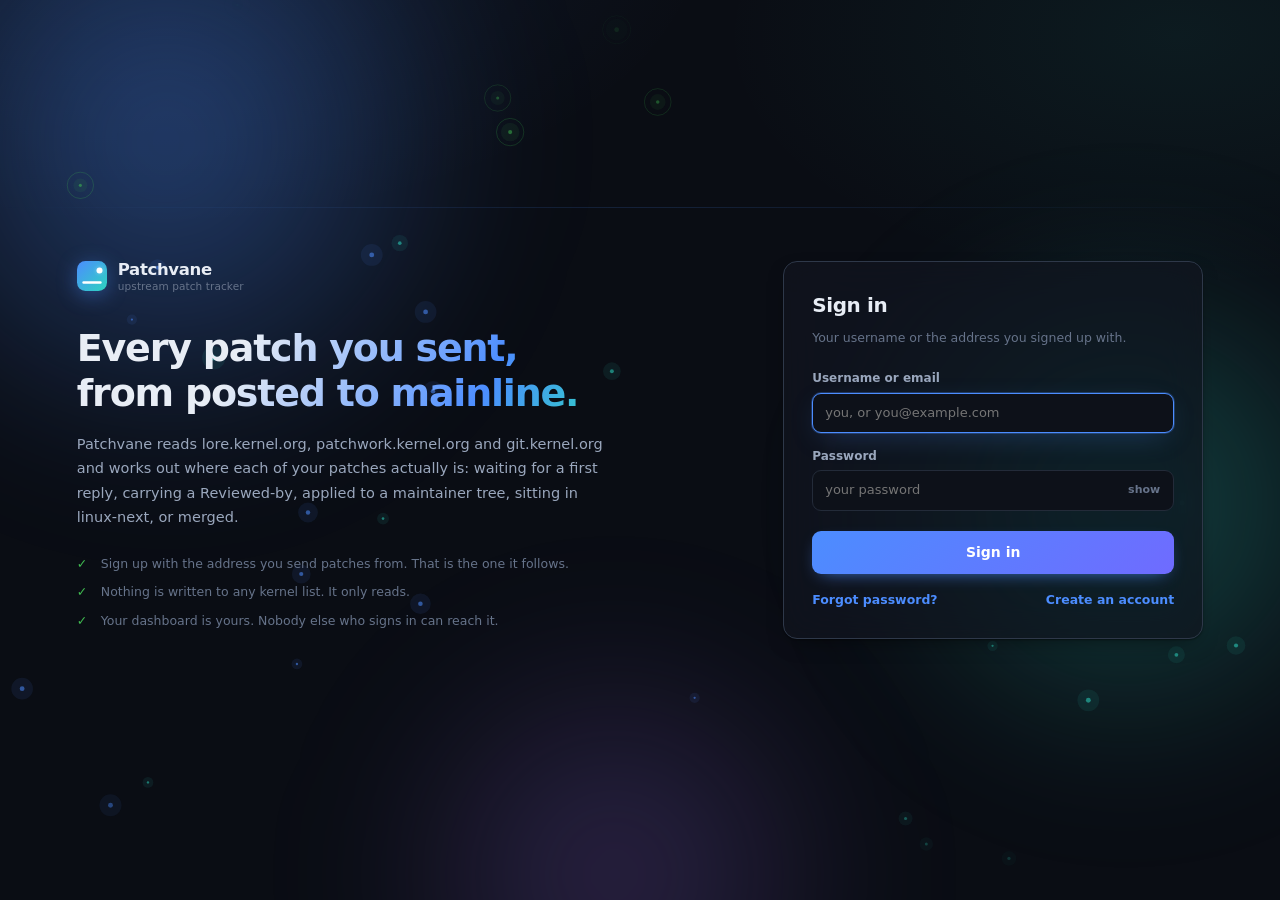
==== commit 7aec6af8: "Put something moving behind the sign-in page Patches rise; the faint line across the top is mainline" ====
--- a/web/login.html
+++ b/web/login.html
@@ -8,6 +8,16 @@
 <link rel="stylesheet" href="style.css">
 </head>
 <body>
+<!-- Decoration, and announced as nothing else: three slow lights from the
+     stylesheet and a canvas of patches on their way to mainline. A reader
+     that speaks the page aloud should skip the lot. -->
+<div class="sky" aria-hidden="true">
+  <span class="glow g1"></span>
+  <span class="glow g2"></span>
+  <span class="glow g3"></span>
+  <canvas id="rise"></canvas>
+</div>
+
 <div class="loginpage">
   <div class="loginside">
     <div class="logo">
@@ -212,9 +222,59 @@
       <p class="note">Patchvane will never email you your password, and will
       never ask for it anywhere but this page.</p>
     </section>
+
+    <!-- ------------------------------------------------- optional extras -->
+    <!-- After the account exists, not before: nothing here is worth standing
+         between somebody and the dashboard they just signed up for, so the
+         account is already made and this step can be walked past. -->
+    <section class="step hidden" id="step-extras">
+      <h2 id="extitle">You are in</h2>
+      <p class="lead">Two optional things, both of which can wait. Settings
+      has them afterwards.</p>
+
+      <div class="field">
+        <label>Profile picture</label>
+        <div class="picrow">
+          <span class="avatar big shot" id="picprev">?</span>
+          <div>
+            <button type="button" class="btn sm" id="picpick">Choose a picture</button>
+            <button type="button" class="link" id="picdrop" hidden>Remove</button>
+            <p class="hint tiny">Stays on this server, shown only to you.</p>
+          </div>
+        </div>
+        <p class="fielderr" id="e-pic"></p>
+      </div>
+
+      <div class="field">
+        <label for="aiprov">Assistant</label>
+        <select id="aiprov"></select>
+        <p class="hint tiny" id="aiwhere">The assistant answers questions about
+        your own patches. It needs a key from whichever model you want to
+        use.</p>
+      </div>
+
+      <div class="field">
+        <label for="aikey">API key</label>
+        <span class="pwwrap">
+          <input id="aikey" type="password" autocomplete="off" maxlength="300"
+                 spellcheck="false" placeholder="paste it here, or leave empty">
+          <button type="button" class="peek" data-peek="aikey"
+                  aria-label="Show key">show</button>
+        </span>
+        <p class="hint tiny">Encrypted where it sits, used only for your own
+        questions.</p>
+        <p class="fielderr" id="e-aikey"></p>
+      </div>
+
+      <button class="btn primary" type="button" id="go-extras">Save and continue</button>
+      <div class="linkrow">
+        <button type="button" class="link" id="skipextras">Skip for now</button>
+      </div>
+    </section>
   </div>
 </div>
 
+<script src="sky.js"></script>
 <script src="login.js"></script>
 </body>
 </html>
--- a/web/style.css
+++ b/web/style.css
@@ -277,7 +277,11 @@
   width: 26px; height: 26px; border-radius: 50%; display: grid; place-items: center;
   font-size: 12px; font-weight: 700; color: #fff;
   background: linear-gradient(135deg, var(--blue), var(--cyan));
-}
+  overflow: hidden; flex: none;
+}
+/* A photograph is rarely square and a face should not be squashed into a
+   circle, so it is cropped to fill rather than stretched to fit. */
+.avatar img { width: 100%; height: 100%; object-fit: cover; display: block; }
 .uname { font-size: 12px; color: var(--ink-2); max-width: 150px;
   overflow: hidden; text-overflow: ellipsis; white-space: nowrap; }
 .out { color: var(--ink-3); font-size: 13px; padding: 0 4px; }
@@ -1072,7 +1076,67 @@
 
 /* ------------------------------------------------------------ sign in */
 
+/* The moving background.  Two layers: three big soft lights that drift, and
+   over them a canvas of patches climbing towards mainline, which sky.js
+   draws.  Both sit behind everything and neither can be touched, so the
+   form in front is reached by tab and by pointer exactly as it was.
+
+   The lights are the cheap half deliberately.  A blurred gradient moved by
+   transform alone is one layer the compositor can keep on the GPU and
+   reuse: the blur is computed once, not on every frame, and no script runs
+   to keep them going.  Only the dots cost a frame loop, and there are a few
+   dozen of them. */
+.sky { position: fixed; inset: 0; z-index: 0; overflow: hidden;
+  pointer-events: none; }
+.sky .glow { position: absolute; border-radius: 50%; filter: blur(64px);
+  will-change: transform; }
+.sky canvas { position: absolute; inset: 0; display: block;
+  width: 100%; height: 100%; }
+
+/* Off the edges on purpose: what shows is the shoulder of each light, so
+   they read as something large and far away rather than as three circles.
+   The three periods share no common factor worth having, so the pattern
+   they make together takes minutes to come round rather than pulsing. */
+.sky .g1 { width: 58vw; height: 58vw; left: -16vw; top: -18vw;
+  background: radial-gradient(circle, rgba(76,141,255,.40), transparent 65%);
+  animation: drift-a 37s var(--ease-bothways) infinite; }
+.sky .g2 { width: 48vw; height: 48vw; right: -12vw; top: 22vh;
+  background: radial-gradient(circle, rgba(45,212,191,.30), transparent 65%);
+  animation: drift-b 53s var(--ease-bothways) infinite; }
+.sky .g3 { width: 44vw; height: 44vw; left: 26vw; bottom: -20vw;
+  background: radial-gradient(circle, rgba(163,113,247,.24), transparent 66%);
+  animation: drift-c 67s var(--ease-bothways) infinite; }
+
+@keyframes drift-a {
+  0%, 100% { transform: translate3d(0, 0, 0) scale(1); }
+  50%      { transform: translate3d(7vw, 9vh, 0) scale(1.12); }
+}
+@keyframes drift-b {
+  0%, 100% { transform: translate3d(0, 0, 0) scale(1.06); }
+  50%      { transform: translate3d(-8vw, -11vh, 0) scale(.92); }
+}
+@keyframes drift-c {
+  0%, 100% { transform: translate3d(0, 0, 0) scale(.96); }
+  50%      { transform: translate3d(6vw, -8vh, 0) scale(1.15); }
+}
+
+/* Light theme is never served on this page today, but the lights were
+   picked against a near-black background and would be a smear on a white
+   one, so they are dropped to where they read as tint rather than cloud. */
+html[data-theme="light"] .sky .glow { opacity: .5; filter: blur(80px); }
+
+/* A dot is a fixed number of pixels across, so on a phone it is the same
+   dot on a third of the screen -- and the column of text now spans the
+   whole width, leaving it nowhere to sit except behind the words.  Held
+   back to where it is still clearly moving but is no longer competing with
+   the sentence it is behind. */
+@media (max-width: 760px) {
+  .sky canvas { opacity: .5; }
+  .sky .glow { filter: blur(52px); opacity: .8; }
+}
+
 .loginpage {
+  position: relative; z-index: 1;
   min-height: 100vh; display: grid; grid-template-columns: 1fr 420px;
   align-items: center; gap: 48px; padding: 40px 6vw;
 }
@@ -1089,9 +1153,26 @@
 .loginfacts li::before { content: "\2713"; position: absolute; left: 0;
   color: var(--green); font-weight: 700; }
 
+/* The card is let through to the background rather than sitting on it: the
+   lights move behind the form and are blurred by it, which is what makes
+   the thing feel like glass instead of a panel with a picture behind it.
+   The border is lifted to --line-2 to compensate, since a translucent panel
+   loses its edge against a bright patch drifting past. */
 .loginbox {
-  background: var(--panel); border: 1px solid var(--line); border-radius: var(--r);
+  background: color-mix(in srgb, var(--panel) 72%, transparent);
+  backdrop-filter: blur(18px) saturate(150%);
+  -webkit-backdrop-filter: blur(18px) saturate(150%);
+  border: 1px solid var(--line-2); border-radius: var(--r);
   box-shadow: var(--shadow); padding: 28px; animation: rise var(--t-base) var(--ease);
+}
+
+/* Without a backdrop filter the blur is simply absent, and what is left is
+   a see-through card with a moving light behind the labels.  Legibility is
+   not the thing to gamble on the sign-in page, so those browsers get the
+   solid panel they had before and still get the drifting background around
+   it. */
+@supports not ((backdrop-filter: blur(1px)) or (-webkit-backdrop-filter: blur(1px))) {
+  .loginbox { background: var(--panel); }
 }
 .loginbox h2 { font-size: 20px; letter-spacing: -.02em; }
 .loginbox .lead { margin: 7px 0 20px; font-size: 12.5px; color: var(--ink-3);
@@ -1382,6 +1463,9 @@
   justify-content: space-between; gap: 12px; font-size: 13px; }
 .progline .pct { font-variant-numeric: tabular-nums; color: var(--ink-3); }
 body.firstrun nav, body.firstrun .aibtn { opacity: .35; pointer-events: none; }
+/* Except the one section that reads the public archives rather than this
+   person's collection, and so has something to show while they wait. */
+body.firstrun nav .navitem.ready { opacity: 1; pointer-events: auto; }
 
 /* The same thing in the corner, for a collection that is not the first one.
    "Collecting now" said only that something was happening; this says how
@@ -1445,6 +1529,65 @@
 .profilehead { display: flex; align-items: center; gap: 14px; margin-bottom: 16px; }
 .profilehead h3 { margin: 0; font-size: 17px; font-weight: 650; }
 .avatar.big { width: 46px; height: 46px; font-size: 19px; }
+
+/* The picture is its own button, because the thing you want to click to
+   change a picture is the picture.  The label only appears over it on the
+   way in, so it is a portrait at rest and an invitation on hover. */
+.avatar.shot { width: 72px; height: 72px; font-size: 27px; padding: 0;
+  border: 0; cursor: pointer; position: relative; }
+.avatar.shot .shotlb {
+  position: absolute; inset: auto 0 0 0; padding: 4px 0 5px;
+  font-size: 9.5px; font-weight: 650; letter-spacing: .04em;
+  text-transform: uppercase; color: #fff; background: rgba(0, 0, 0, .58);
+  opacity: 0; transition: opacity var(--t-fast) var(--ease);
+}
+.avatar.shot:hover .shotlb,
+.avatar.shot:focus-visible .shotlb { opacity: 1; }
+.avatar.shot:focus-visible { outline: 2px solid var(--blue); outline-offset: 2px; }
+
+/* The wait beside a line of text, rather than the big one in the middle of
+   an empty page. */
+.thwait .spin {
+  width: 18px; height: 18px; flex: none; border-radius: 50%;
+  border: 2px solid var(--line); border-top-color: var(--blue);
+  animation: spin var(--t-loop) linear infinite;
+}
+
+/* Discover: a search box, and what comes back from it. */
+.findrow { display: flex; gap: 10px; margin-bottom: 14px; }
+.findrow input {
+  flex: 1; min-width: 0; padding: 11px 14px; font-size: 14px;
+  color: var(--ink); background: var(--panel-2); border-radius: 11px;
+  border: 1px solid var(--line);
+}
+.findrow input:focus {
+  outline: none; border-color: var(--blue);
+  box-shadow: 0 0 0 3px color-mix(in srgb, var(--blue) 18%, transparent);
+}
+.findrow .btn { white-space: nowrap; }
+
+/* One block of addresses, with the one thing anybody wants to do to a block
+   of addresses. */
+.sendbox { margin-bottom: 14px; }
+.sendhead { display: flex; align-items: baseline; gap: 10px;
+  margin-bottom: 4px; font-size: 12.5px; color: var(--ink-3); }
+.sendbox .asklist li { line-height: 1.75; }
+.sendbox .mono { color: var(--ink-2); }
+
+/* The commits under a maintainer tree, tucked under its row: the two rows
+   are one entry, so only the second one carries the rule below it. */
+table.plain tr.main td { border-bottom: 0; padding-bottom: 3px; }
+table.plain tr.sub td { padding-top: 0; }
+table.plain tr.sub .sub2 { line-height: 1.7; }
+table.plain tr:hover { background: none; }
+table.plain tr.main:hover, table.plain tr.main:hover + tr.sub {
+  background: color-mix(in srgb, var(--panel-2) 60%, transparent);
+}
+
+/* The optional step after signing up: a picture beside what to do with it. */
+.picrow { display: flex; align-items: center; gap: 14px; }
+.picrow .avatar.shot { cursor: default; }
+.picrow .btn.sm { margin-right: 8px; }
 .btnrow { display: flex; gap: 10px; margin-top: 16px; }
 .btn.danger { border-color: color-mix(in srgb, var(--red) 45%, var(--line)); }
 .btn.danger:hover { background: color-mix(in srgb, var(--red) 14%, transparent); }
